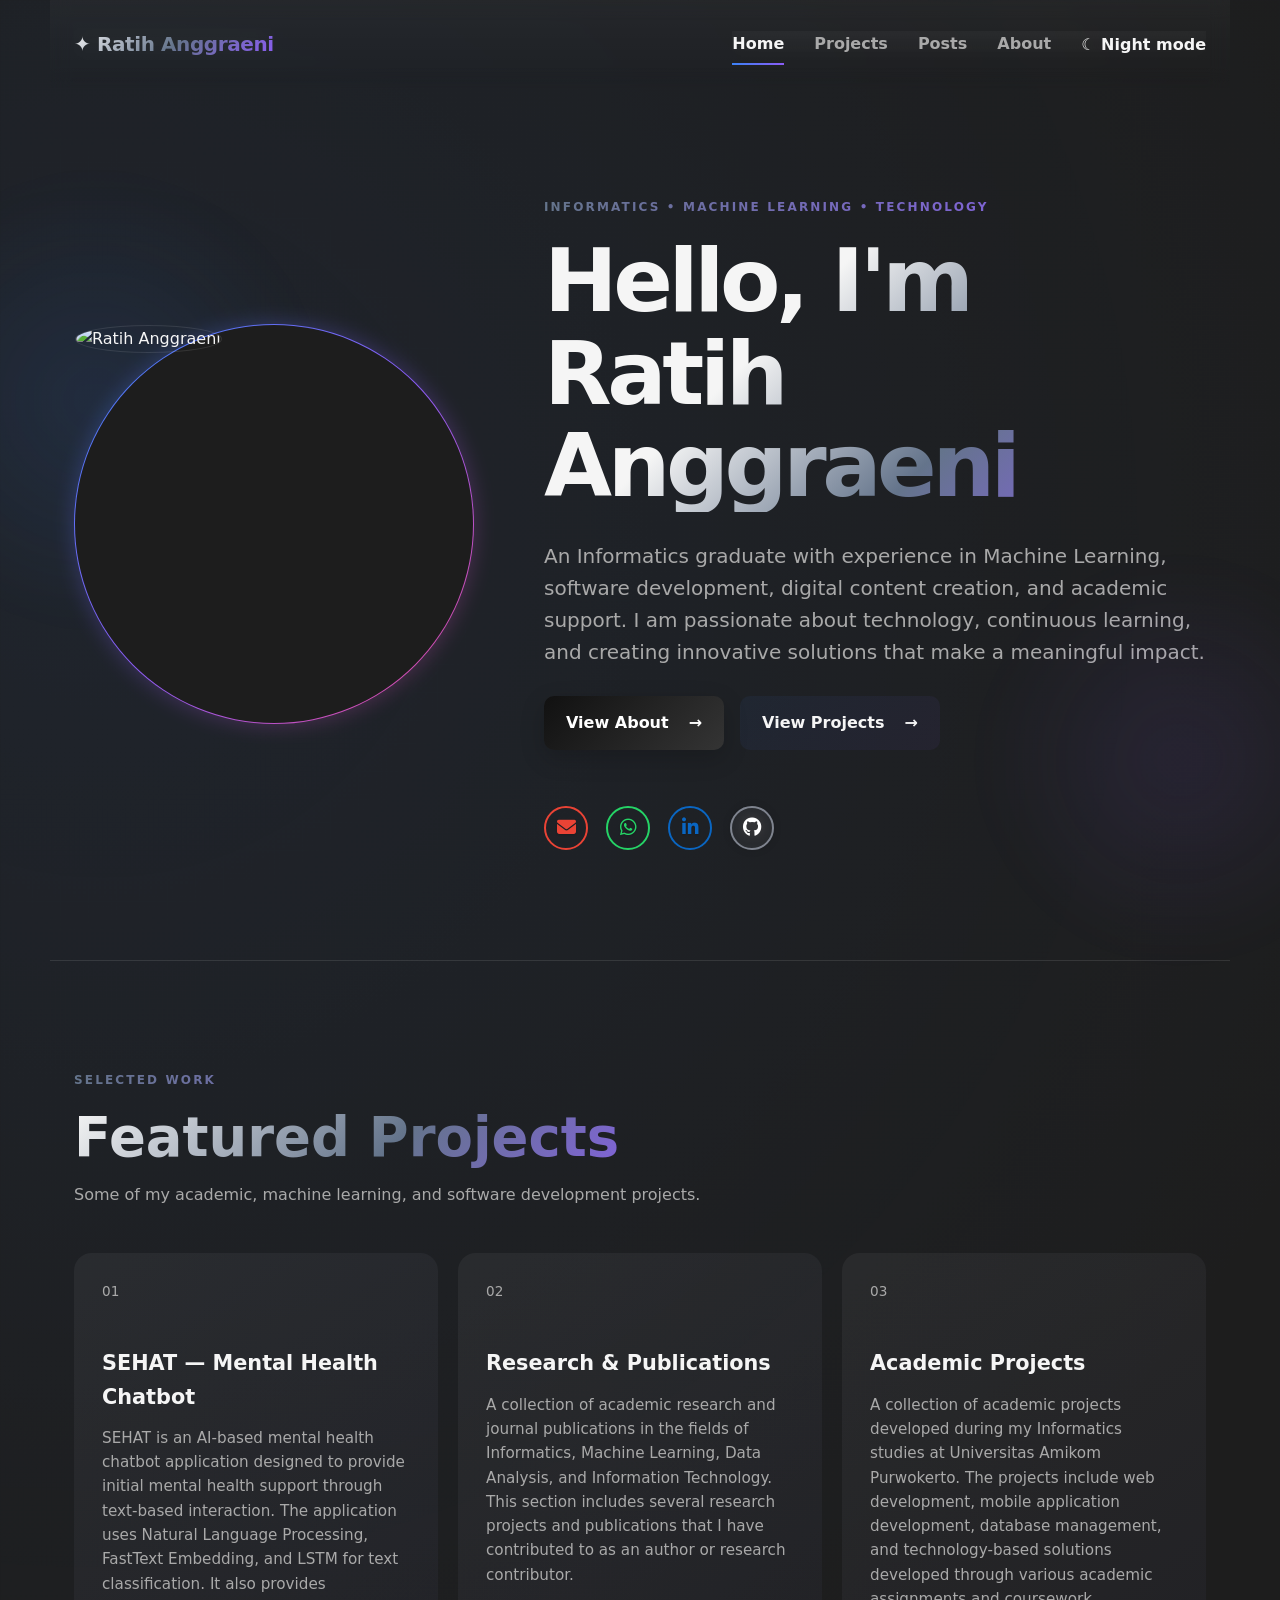
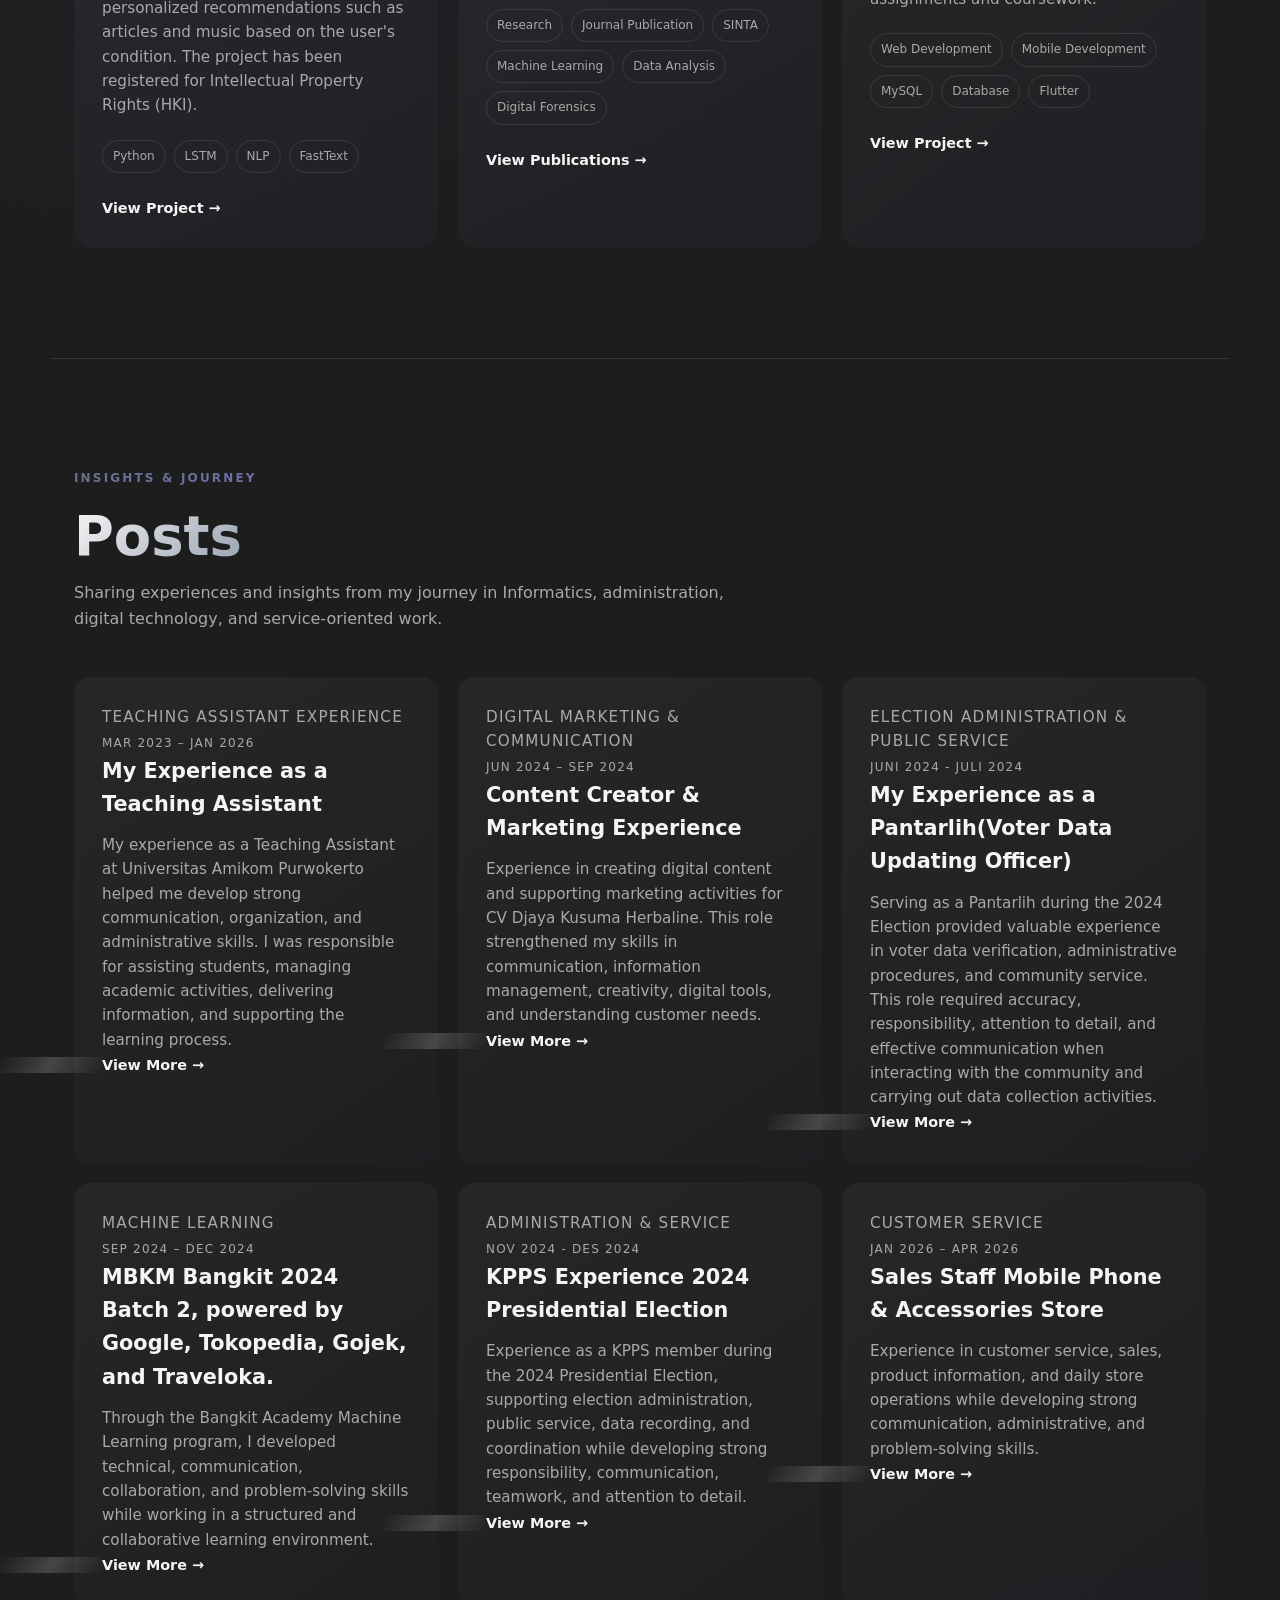
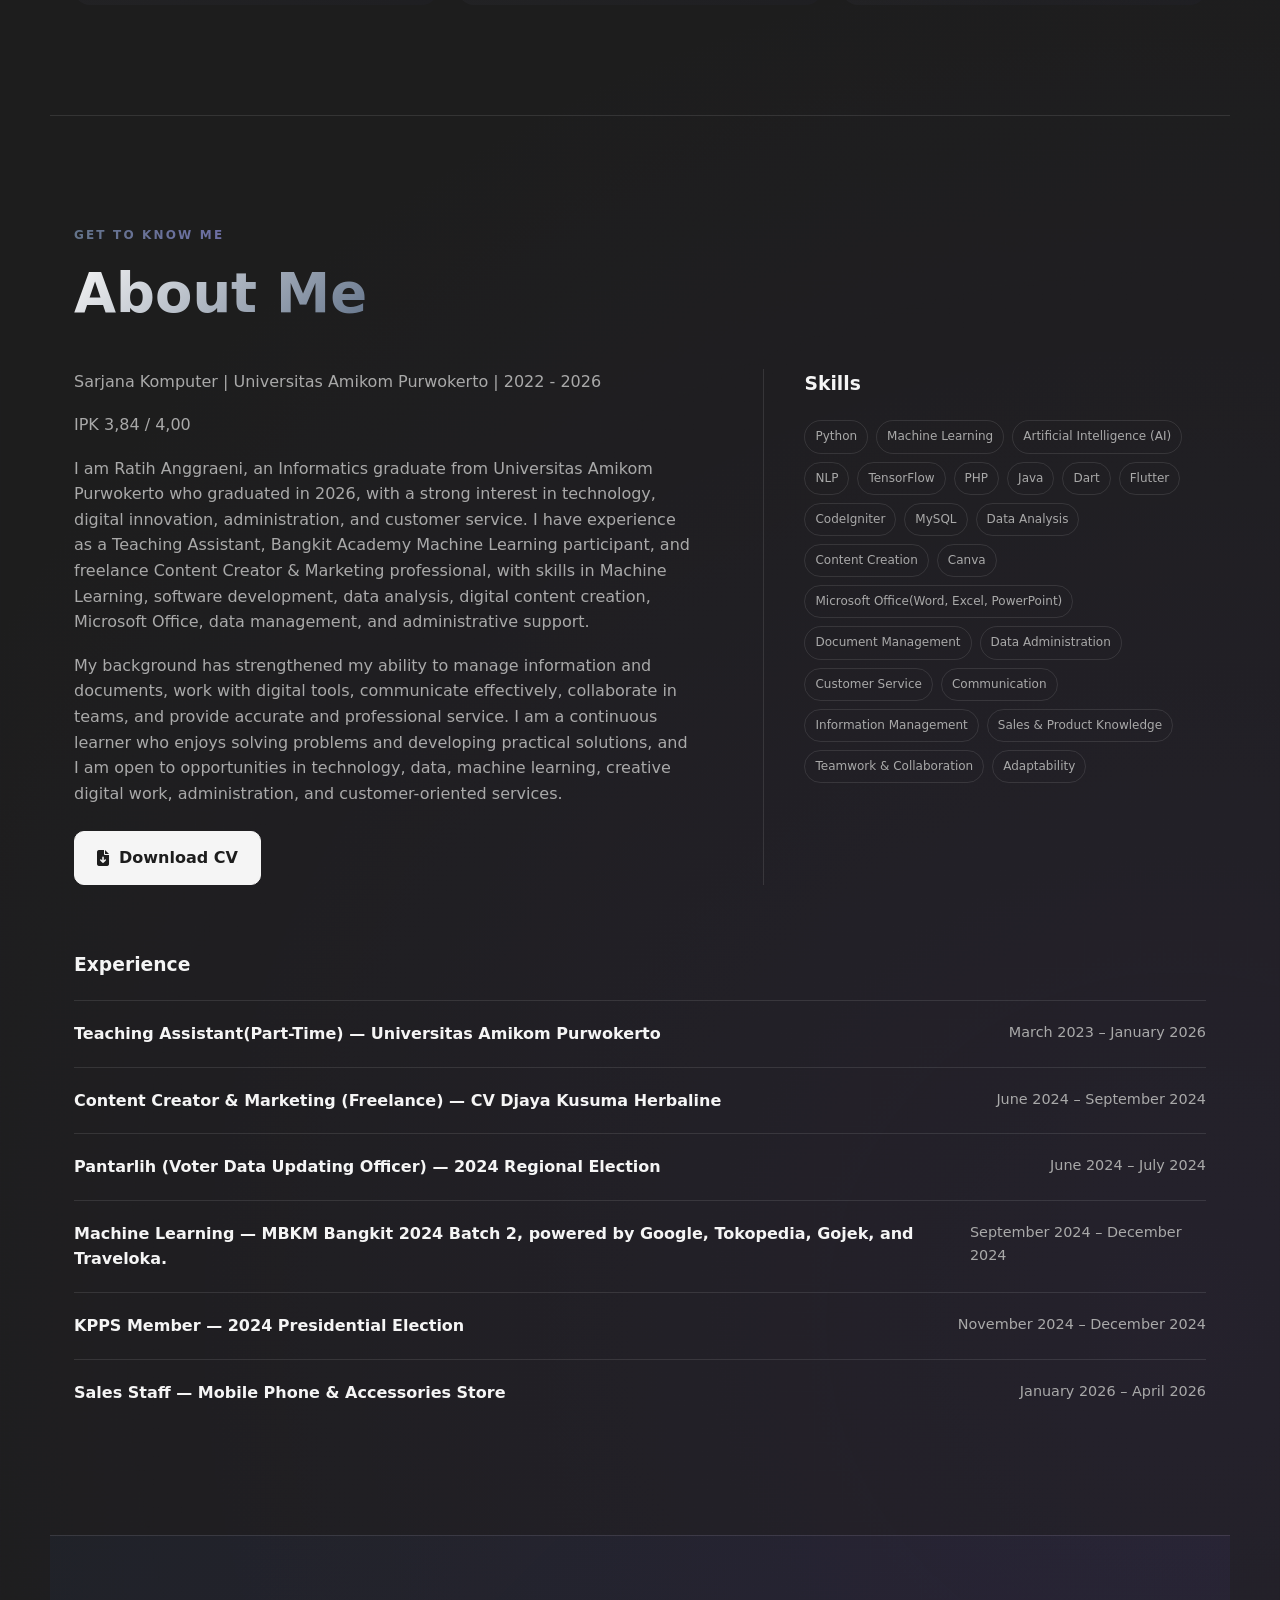
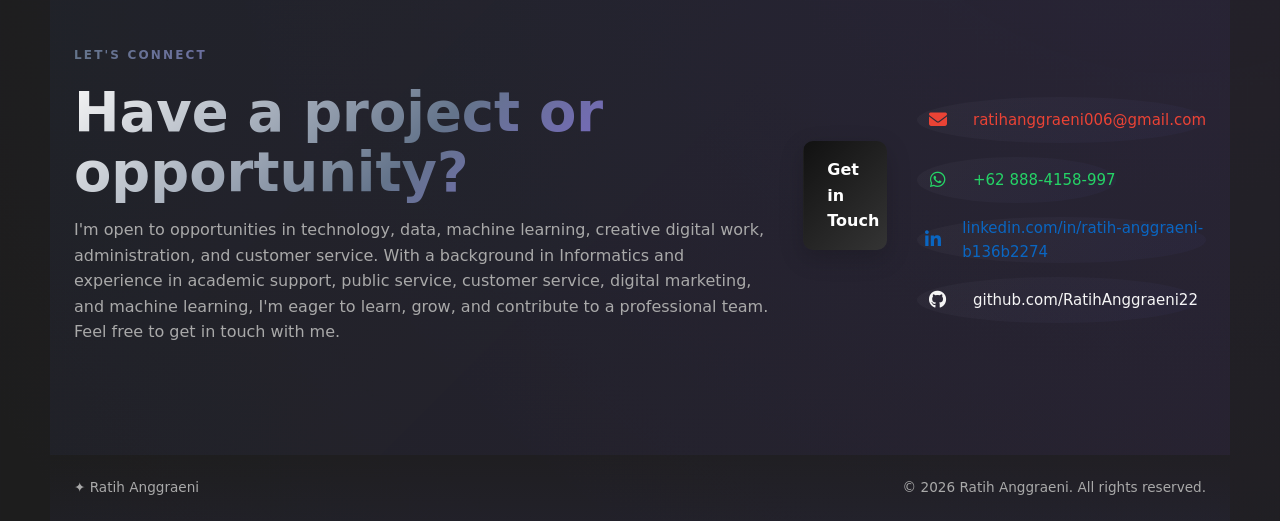
==== index.html @ 5bc550d5 "Add files via upload" ====
<!DOCTYPE html>
<html lang="en">

<head>
    <meta charset="UTF-8">
    <meta name="viewport" content="width=device-width, initial-scale=1.0">

    <title>Ratih Anggraeni | Informatics & Technology</title>

    <meta name="description"
        content="Portfolio of Ratih Anggraeni, Informatics graduate with experience in Machine Learning, Data Analysis, Software Development, and Digital Content Creation.">

    <link rel="stylesheet" href="css/style.css">

<link rel="stylesheet"
    href="https://cdnjs.cloudflare.com/ajax/libs/font-awesome/6.5.1/css/all.min.css">
</head>



<body>

    <!-- ================= NAVBAR ================= -->

    <header class="navbar">

        <a href="#home" class="logo">
            ✦ Ratih Anggraeni
        </a>

        <nav id="navMenu">

            <a href="#home" class="active">
                Home
            </a>

            <a href="#projects">
                Projects
            </a>

            <a href="#posts">
                Posts
            </a>

            <a href="#about">
                About
            </a>

            <button id="themeToggle" class="theme-toggle">
                ☾ Night mode
            </button>

        </nav>

        <button class="menu-toggle" id="menuToggle">
            ☰
        </button>

    </header>


    <!-- ================= MAIN ================= -->

    <main>


        <!-- ================= HERO ================= -->

        <section id="home" class="hero section">

    <div class="hero-image">

        <img
            src="images/ratih-anggraeni.jpg"
            alt="Ratih Anggraeni"
        >

    </div>

            <div class="hero-content">

                <p class="eyebrow">
                    INFORMATICS • MACHINE LEARNING • TECHNOLOGY
                </p>

                <h1>
                    Hello, I'm
                    <span>Ratih Anggraeni</span>
                </h1>

                <p class="hero-description">

                    An Informatics graduate with experience in Machine Learning,
                    software development, digital content creation, and academic support.
                    I am passionate about technology, continuous learning, and creating
                    innovative solutions that make a meaningful impact.

                </p>


                <div class="hero-buttons">

                    <a href="#about" class="btn btn-primary">
                        View About
                        <span>→</span>
                    </a>

                    <a href="#projects" class="btn btn-secondary">
                        View Projects
                        <span>→</span>
                    </a>

                </div>

            <div class="quick-links">

   <div class="quick-links">

    <!-- 1. Email -->
    <a href="mailto:ratihanggraeni006@gmail.com">
        <i class="fa-solid fa-envelope"></i>
    </a>

    <!-- 2. WhatsApp -->
    <a href="https://wa.me/628884158997" target="_blank">
        <i class="fa-brands fa-whatsapp"></i>
    </a>

    <!-- 3. LinkedIn -->
    <a href="https://www.linkedin.com/in/ratih-anggraeni-b136b2274" target="_blank">
        <i class="fa-brands fa-linkedin-in"></i>
    </a>

    <!-- 4. GitHub -->
    <a href="https://github.com/RatihAnggraeni22" target="_blank">
        <i class="fa-brands fa-github"></i>
    </a>

</div>

</div>

            </div>

        </section>


        <!-- ================= PROJECTS ================= -->

        <section id="projects" class="section content-section">

            <div class="section-heading">

                <p class="eyebrow">
                    SELECTED WORK
                </p>

                <h2>
                    Featured Projects
                </h2>

                <p>
                    Some of my academic, machine learning,
                    and software development projects.
                </p>

            </div>


            <div class="project-grid">


                <!-- PROJECT 1 -->

                <article class="project-card">

                    <div class="project-number">
                        01
                    </div>

                    <h3>
                        SEHAT — Mental Health Chatbot
                    </h3>

                    <p>

                        SEHAT is an AI-based mental health chatbot application designed to provide
                        initial mental health support through text-based interaction.
                        The application uses Natural Language Processing, FastText Embedding,
                        and LSTM for text classification. It also provides personalized
                        recommendations such as articles and music based on the user's condition.
                        The project has been registered for Intellectual Property Rights (HKI).

                    </p>

                    <div class="tags">

                        <span>
                            Python
                        </span>

                        <span>
                            LSTM
                        </span>

                        <span>
                            NLP
                        </span>

                        <span>
                            FastText
                        </span>

                    </div>

                    <a href="projects.html" class="project-link">
                        View Project →
                    </a>

                </article>


                <!-- PROJECT 2 -->

                <article class="project-card">

                    <div class="project-number">
                        02
                    </div>

                    <h3>
                        Research & Publications  
                    </h3>

                    <p>

                        A collection of academic research and journal publications
                        in the fields of Informatics, Machine Learning, Data Analysis,
                        and Information Technology.
                        This section includes several research projects and publications
                        that I have contributed to as an author or research contributor.

                    </p>

                    <div class="tags">

                        <span>
                            Research
                        </span>

                        <span>
                            Journal Publication
                        </span>

                        <span>
                            SINTA
                        </span>

                        <span>
                            Machine Learning
                        </span>
                        
                        <span>
                            Data Analysis
                        </span>

                        <span>
                            Digital Forensics 
                        </span>

                    </div>

                    <a href="publications.html" class="project-link">
                        View Publications →
                    </a>

                </article>


                <!-- PROJECT 3 -->

                <article class="project-card">

                    <div class="project-number">
                        03
                    </div>

                    <h3>
                        Academic Projects
                    </h3>

                    <p>

                        A collection of academic projects developed during my
                        Informatics studies at Universitas Amikom Purwokerto.
                        The projects include web development, mobile application
                        development, database management, and technology-based
                        solutions developed through various academic assignments
                        and coursework.

                    </p>

                    <div class="tags">

                        <span>
                            Web Development
                        </span>

                        <span>
                            Mobile Development
                        </span>

                        <span>
                            MySQL
                        </span>
                        
                        <span>
                            Database
                        </span>

                        <span>
                            Flutter
                        </span>

                    </div>

                    <a href="projects.html" class="project-link">
                        View Project →
                    </a>

                </article>

            </div>

        </section>


        <!-- ================= POSTS ================= -->

        <section id="posts" class="section content-section">

            <div class="section-heading">

                <p class="eyebrow">
                    INSIGHTS & JOURNEY
                </p>

                <h2>
                    Posts
                </h2>

                <p>
                    Sharing experiences and insights from my journey in
                    Informatics, administration, digital technology,
                    and service-oriented work.
                </p>

            </div>


            <div class="post-grid">


                <article class="post-card">

                    <span class="post-category">
                        <p> Teaching Assistant Experience </p>
                        <p2> Mar 2023 – Jan 2026 </p2>
                    </span>

                    <h3>
                        My Experience as a Teaching Assistant
                    </h3>

                    <p>

                        My experience as a Teaching Assistant at Universitas Amikom Purwokerto helped me develop strong communication, organization, and administrative skills.
                        I was responsible for assisting students, managing academic activities, delivering information, and supporting the learning process.

                    </p>

                    <a href="teaching-assistant.html" class="view-more">
                      View More <span>→</span>
                    </a>

                </article>

                               <article class="post-card">

                    <span class="post-category">
                        <p>Digital Marketing & Communication</p>
                        <p2> Jun 2024 – Sep 2024 </p2>
                    </span>

                    <h3>
                        Content Creator & Marketing Experience
                    </h3>

                    <p>

                        Experience in creating digital content and supporting marketing activities for CV Djaya Kusuma Herbaline. This role strengthened my skills in communication, information management, creativity, digital tools, and understanding customer needs.

                    </p>

                     <a href="marketing.html" class="view-more">
                        View More <span>→</span>
                    </a>

                </article>

                                     </article>

                     <article class="post-card">

                    <span class="post-category">
                        <p> ELECTION ADMINISTRATION & PUBLIC SERVICE </p>
                        <p2> Juni 2024 - Juli 2024 </p2>
                    </span>

                    <h3>
                        My Experience as a Pantarlih(Voter Data Updating Officer)
                    </h3>

                    <p>

                        Serving as a Pantarlih during the 2024 Election provided
                        valuable experience in voter data verification, administrative
                        procedures, and community service. This role required accuracy,
                        responsibility, attention to detail, and effective communication
                        when interacting with the community and carrying out data
                        collection activities.

                    </p>

                    <a href="pantarlih-2024.html" class="view-more">
                        View More <span>→</span>
                    </a>

                     </article>

                <article class="post-card">

                    <span class="post-category">
                        <p> Machine Learning </p>
                        <p2> Sep 2024 – Dec 2024 </p2>
                    </span>

                    <h3>
                        MBKM Bangkit 2024 Batch 2, powered by Google, Tokopedia, Gojek, and Traveloka. 
                    </h3>

                    <p>

                        Through the Bangkit Academy Machine Learning program, I developed technical, communication, collaboration, and problem-solving skills while working in a structured and collaborative learning environment.

                    </p>

                    <a href="bangkit-2024.html" class="view-more">
                        View More <span>→</span>
                    </a>

                </article>


                <article class="post-card">

                    <span class="post-category">
                        <p> Administration & Service </p>
                        <p2> Nov 2024 - Des 2024 </p2>
                    </span>

                    <h3>
                        KPPS Experience 2024 Presidential Election
                    </h3>

                    <p>

                        Experience as a KPPS member during the 2024 Presidential Election, supporting election administration, public service, data recording, and coordination while developing strong responsibility, communication, teamwork, and attention to detail.

                    </p>

                    <a href="kpps-2024.html" class="view-more">
                        View More <span>→</span>
                    </a>
                    
                </article>

                    <article class="post-card">

                    <span class="post-category">
                        <p> Customer Service </p>
                        </p2> Jan 2026 – Apr 2026 </p2>
                    </span>

                    <h3>
                        Sales Staff Mobile Phone & Accessories Store
                    </h3>

                    <p>

                        Experience in customer service, sales, product information, and daily store operations while developing strong communication, administrative, and problem-solving skills.

                    </p>

                     <a href="cs.html" class="view-more">
                        View More <span>→</span>
                    </a>

                </article>

            </div>

        </section>


        <!-- ================= ABOUT ================= -->

        <section id="about" class="section content-section about-section">

            <div class="section-heading">

                <p class="eyebrow">
                    GET TO KNOW ME
                </p>

                <h2>
                    About Me
                </h2>

            </div>



            <div class="about-grid">


                <div class="about-text">

                    <p> Sarjana Komputer | Universitas Amikom Purwokerto | 2022 - 2026 </p>
                    <P> IPK 3,84 / 4,00 </p>
                    <p>

                        I am Ratih Anggraeni, an Informatics graduate from Universitas Amikom Purwokerto who graduated in 2026, with a strong interest in technology, digital innovation, administration, and customer service.
                        I have experience as a Teaching Assistant, Bangkit Academy Machine Learning participant, and freelance Content Creator & Marketing professional, with skills in Machine Learning, software development, data analysis, digital content creation, Microsoft Office, data management, and administrative support.

                    </p>


                    <p>

                        My background has strengthened my ability to manage information and documents, work with digital tools, communicate effectively, collaborate in teams, and provide accurate and professional service.
                        I am a continuous learner who enjoys solving problems and developing practical solutions, and I am open to opportunities in technology, data, machine learning, creative digital work, administration, and customer-oriented services.
                    
                    </p>

    <!-- BUTTON DOWNLOAD CV -->
    <div class="about-actions">

        <a
            href="https://drive.google.com/file/d/1JCciQaiD_GY9bjUwhiNq3n42qj5ATzDV/view?usp=sharing"
            target="_blank"
            class="cv-button"
        >
            <i class="fa-solid fa-file-arrow-down"></i>
            Download CV
        </a>

    </div>

                </div>


                <div class="skills-box">

                    <h3>
                        Skills
                    </h3>

                    <div class="skill-list">

                        <span>
                            Python
                        </span>

                        <span>
                            Machine Learning
                        </span>

                        <span>
                            Artificial Intelligence (AI)
                        </span>

                        <span>
                            NLP
                        </span>

                        <span>
                            TensorFlow
                        </span>

                        <span>
                            PHP
                        </span>

                        <span>
                            Java
                        </span>

                        <span>
                            Dart
                        </span>

                        <span>
                            Flutter
                        </span>

                        <span>
                            CodeIgniter
                        </span>

                        <span>
                            MySQL
                        </span>

                        <span>
                            Data Analysis
                        </span>

                        <span>
                            Content Creation
                        </span>

                        <span>
                            Canva
                        </span>

                        <span>
                            Microsoft Office(Word, Excel, PowerPoint)
                        </span>

                        <span>
                            Document Management
                        </span>

                        <span>
                            Data Administration
                        </span>

                        <span>
                            Customer Service
                        </span>

                        <span>
                            Communication
                        </span>

                        <span>
                            Information Management
                        </span>

                        <span>
                            Sales & Product Knowledge
                        </span>

                        <span>
                            Teamwork & Collaboration
                        </span>

                        <span>
                            Adaptability
                        </span>

                    </div>

                </div>

            </div>


            <!-- EXPERIENCE -->

            <div class="experience">

                <h3>
                    Experience
                </h3>


                <div class="timeline-item">

                    <strong>
                        Teaching Assistant(Part-Time)  — Universitas Amikom Purwokerto
                    </strong>

                    <span>
                        March 2023 – January 2026
                    </span>

                </div>


                <div class="timeline-item">

                    <strong>
                        Content Creator & Marketing (Freelance) — CV Djaya Kusuma Herbaline
                    </strong>

                    <span>
                        June 2024 – September 2024
                    </span>

                </div>


                <div class="timeline-item">

                    <strong>
                        Pantarlih (Voter Data Updating Officer) — 2024 Regional Election
                    </strong>

                    <span>
                        June 2024 – July 2024
                    </span>

                </div>

                <div class="timeline-item">

                    <strong>
                        Machine Learning — MBKM Bangkit 2024 Batch 2, powered by Google, Tokopedia, Gojek, and Traveloka. 
                    </strong>

                    <span>
                        September 2024 – December 2024
                    </span>

                </div>
                <div class="timeline-item">

                    <strong>
                        KPPS Member — 2024 Presidential Election
                    </strong>

                    <span>
                        November 2024 – December 2024
                    </span>

                </div>
                <div class="timeline-item">

                    <strong>
                        Sales Staff — Mobile Phone & Accessories Store
                    </strong>

                    <span>
                        January 2026 – April 2026
                    </span>

                </div>
            </div>

        </section>


        <!-- ================= CONTACT ================= -->

        <section class="section contact-section">

            <div>

                <p class="eyebrow">
                    LET'S CONNECT
                </p>

                <h2>
                    Have a project or opportunity?
                </h2>

                <p>

                    I'm open to opportunities in technology, data, machine learning, creative digital work, administration, and customer service.
                    With a background in Informatics and experience in academic support, public service, customer service, digital marketing, and machine learning, I'm eager to learn, grow, and contribute to a professional team.

                </p>

                <p> Feel free to get in touch with me. </p>

            </div>

<!-- Contact Button -->
<a href="mailto:ratihanggraeni006@gmail.com"
   class="contact-button">
    Get in Touch <span>→</span>
</a>


<!-- Social Links -->
<div class="contact-social-links">

    <!-- Gmail -->
    <a href="mailto:ratihanggraeni006@gmail.com"
       aria-label="Email">

        <i class="fa-solid fa-envelope"></i>

        <span>
            ratihanggraeni006@gmail.com
        </span>

    </a>


    <!-- WhatsApp -->
    <a href="https://wa.me/628884158997"
       target="_blank"
       aria-label="WhatsApp">

        <i class="fa-brands fa-whatsapp"></i>

        <span>
            +62 888-4158-997
        </span>

    </a>


    <!-- LinkedIn -->
    <a href="https://www.linkedin.com/in/ratih-anggraeni-b136b2274"
       target="_blank"
       aria-label="LinkedIn">

        <i class="fa-brands fa-linkedin-in"></i>

        <span>
            linkedin.com/in/ratih-anggraeni-b136b2274
        </span>

    </a>


    <!-- GitHub -->
    <a href="https://github.com/RatihAnggraeni22"
       target="_blank"
       aria-label="GitHub">

        <i class="fa-brands fa-github"></i>

        <span>
            github.com/RatihAnggraeni22
        </span>

    </a>

</div>


    </div>

</section>

        </section>

    </main>


    <!-- ================= FOOTER ================= -->

    <footer>

        <span>
            ✦ Ratih Anggraeni
        </span>

        <span>
            © 2026 Ratih Anggraeni.
            All rights reserved.
        </span>

    </footer>


    <script src="js/script.js"></script>

</body>

</html>
---- css/style.css ----
/* =========================================
   RATIH ANGGRAENI PORTFOLIO
   MAIN CSS FILE
========================================= */


/* =========================================
   VARIABLES
========================================= */

:root {

    --bg: #1d1d1d;

    --bg-soft: #242424;

    --text: #f5f5f5;

    --muted: #a9a9a9;

    --line: rgba(255, 255, 255, 0.10);

    --card: rgba(255, 255, 255, 0.045);

    --accent: #ffffff;

    --max-width: 1180px;

}


/* LIGHT MODE */

body.light {

    --bg: #f7f7f7;

    --bg-soft: #ffffff;

    --text: #171717;

    --muted: #666666;

    --line: rgba(0, 0, 0, 0.12);

    --card: rgba(0, 0, 0, 0.04);

    --accent: #171717;

}


/* =========================================
   RESET
========================================= */

* {

    margin: 0;

    padding: 0;

    box-sizing: border-box;

}


html {

    scroll-behavior: smooth;

}


body {

    font-family:

        Inter,

        ui-sans-serif,

        system-ui,

        -apple-system,

        BlinkMacSystemFont,

        "Segoe UI",

        sans-serif;

    background:

        linear-gradient(

            rgba(255, 255, 255, 0.025) 1px,

            transparent 1px

        ),

        linear-gradient(

            90deg,

            rgba(255, 255, 255, 0.025) 1px,

            transparent 1px

        ),

        var(--bg);

    background-size: 70px 70px;

    color: var(--text);

    line-height: 1.6;

}


a {

    color: inherit;

    text-decoration: none;

}


button {

    font-family: inherit;

}


/* =========================================
   NAVBAR
========================================= */

.navbar {

    max-width: var(--max-width);

    margin: auto;

    padding: 28px 24px;

    display: flex;

    align-items: center;

    justify-content: space-between;

    gap: 25px;

}


.logo {

    font-size: 1.25rem;

    font-weight: 700;

}


nav {

    display: flex;

    align-items: center;

    gap: 30px;

}


nav a {

    color: var(--muted);

    font-weight: 600;

    transition: 0.25s;

}


nav a:hover,

nav a.active {

    color: var(--text);

}


.theme-toggle {

    border: none;

    background: transparent;

    color: var(--text);

    font-size: 1rem;

    cursor: pointer;

    font-weight: 600;

}


.menu-toggle {

    display: none;

    background: none;

    border: none;

    color: var(--text);

    font-size: 1.5rem;

    cursor: pointer;

}


/* =========================================
   SECTION
========================================= */

.section {

    max-width: var(--max-width);

    margin: auto;

    padding: 110px 24px;

}


/* =========================================
   HERO
========================================= */

.hero {

    min-height: 720px;

    display: flex;

    align-items: center;

    justify-content: center;

    text-align: left;

}


.hero-content {

    max-width: 760px;

}


.eyebrow {

    font-size: 0.75rem;

    letter-spacing: 0.18em;

    color: var(--muted);

    font-weight: 700;

    margin-bottom: 18px;

}


h1 {

    font-size: clamp(2.8rem, 7vw, 5.5rem);

    line-height: 1.05;

    letter-spacing: -0.05em;

}


h1 span {

    display: block;

}


.hero-description {

    color: var(--muted);

    font-size: 1.25rem;

    max-width: 680px;

    margin: 28px 0;

}


/* =========================================
   BUTTON
========================================= */

.hero-buttons {

    display: flex;

    gap: 16px;

    flex-wrap: wrap;

}


.btn {

    display: inline-flex;

    align-items: center;

    gap: 20px;

    padding: 14px 22px;

    border-radius: 10px;

    font-weight: 700;

    transition: 0.25s;

}


.btn-primary {

    background: var(--accent);

    color: var(--bg);

}


.btn-secondary {

    border: 1px solid var(--line);

}


.btn:hover {

    transform: translateY(-3px);

}


.quick-links {

    display: flex;

    gap: 24px;

    margin-top: 28px;

    color: var(--muted);

    font-size: 0.9rem;

}


.quick-links a:hover {

    color: var(--text);

}


/* =========================================
   CONTENT SECTION
========================================= */

.content-section {

    border-top: 1px solid var(--line);

}

.section-heading {

    max-width: 650px;

    margin-bottom: 45px;

}


.section-heading h2,

.contact-section h2 {

    font-size: clamp(2rem, 5vw, 3.4rem);

    line-height: 1.1;

    margin-bottom: 14px;

}


.section-heading p:not(.eyebrow),

.contact-section p {

    color: var(--muted);

}

/* =========================================
   PROJECTS
========================================= */

.project-grid,

.post-grid {

    display: grid;

    grid-template-columns: repeat(3, 1fr);

    gap: 20px;

}


.project-card,

.post-card {

    background: var(--card);

    border: 1px solid var(--line);

    border-radius: 16px;

    padding: 28px;

    transition: 0.3s;

}


.project-card:hover,

.post-card:hover {

    transform: translateY(-7px);

    border-color: rgba(255, 255, 255, 0.35);

}


.project-number {

    color: var(--muted);

    font-size: 0.85rem;

    margin-bottom: 45px;

}


.project-card h3,

.post-card h3 {

    font-size: 1.3rem;

    margin-bottom: 12px;

}


.project-card p,

.post-card p {

    color: var(--muted);

    font-size: 0.95rem;

}


.tags,

.skill-list {

    display: flex;

    flex-wrap: wrap;

    gap: 8px;

    margin: 22px 0;

}


.tags span,

.skill-list span {

    padding: 6px 10px;

    border: 1px solid var(--line);

    border-radius: 999px;

    font-size: 0.75rem;

    color: var(--muted);

}


.project-link,

.post-card a {

    font-weight: 700;

    font-size: 0.9rem;

}


/* =========================================
   POSTS
========================================= */

.post-category {

    font-size: 0.75rem;

    color: var(--muted);

    text-transform: uppercase;

    letter-spacing: 0.1em;

}


/* =========================================
   ABOUT
========================================= */

.about-grid {

    display: grid;

    grid-template-columns: 1.4fr 1fr;

    gap: 70px;

}


.about-grid p {

    color: var(--muted);

    margin-bottom: 18px;

}


.skills-box {

    border-left: 1px solid var(--line);

    padding-left: 40px;

}


.skills-box h3,

.experience h3 {

    margin-bottom: 20px;

}

.about-content p {
    text-align: justify;
}

.about-description {
    text-align: justify;
    line-height: 1.8;
}

/* =========================================
   EXPERIENCE
========================================= */

.experience {

    margin-top: 65px;

}


.timeline-item {

    padding: 20px 0;

    border-top: 1px solid var(--line);

    display: flex;

    justify-content: space-between;

    gap: 20px;

}


.timeline-item span {

    color: var(--muted);

    font-size: 0.9rem;

}


/* =========================================
   CONTACT
========================================= */

.contact-section {

    border-top: 1px solid var(--line);

    display: flex;

    align-items: center;

    justify-content: space-between;

    gap: 30px;

}


/* =========================================
   FOOTER
========================================= */

footer {

    border-top: 1px solid var(--line);

    max-width: var(--max-width);

    margin: auto;

    padding: 22px 24px;

    display: flex;

    justify-content: space-between;

    gap: 20px;

    color: var(--muted);

    font-size: 0.85rem;

}


/* =========================================
   RESPONSIVE MOBILE
========================================= */

@media (max-width: 800px) {


    nav {

        display: none;

    }


    .menu-toggle {

        display: block;

    }


    nav.open {

        display: flex;

        position: absolute;

        top: 80px;

        right: 24px;

        flex-direction: column;

        align-items: flex-start;

        background: var(--bg-soft);

        border: 1px solid var(--line);

        padding: 20px;

        border-radius: 12px;

        z-index: 10;

    }


    .project-grid,

    .post-grid,

    .about-grid {

        grid-template-columns: 1fr;

    }


    .skills-box {

        border-left: none;

        padding-left: 0;

    }


    .contact-section {

        flex-direction: column;

        align-items: flex-start;

    }


    .timeline-item {

        flex-direction: column;

        gap: 5px;

    }


    footer {

        flex-direction: column;

    }

}

.hero {

    min-height: 720px;

    display: flex;

    align-items: center;

    justify-content: center;

    gap: 70px;

}


.hero-image {

    width: 400px;

    height: 400px;

    flex-shrink: 0;

}


.hero-image img {

    width: 100%;

    height: 100%;

    object-fit: cover;

    border-radius: 50%;

    border: 1px solid var(--line);

}

.project-image {

    width: 100%;

    height: 200px;

    object-fit: cover;

    border-radius: 10px;

    margin-bottom: 22px;

}


.back-button {

    color: var(--muted);

    font-weight: 600;

}


.back-button:hover {

    color: var(--text);

}

.video-container {

    width: 100%;

    aspect-ratio: 16 / 9;

    overflow: hidden;

    border-radius: 10px;

    margin-bottom: 22px;

}

.video-container iframe {

    width: 100%;

    height: 100%;

    border: none;

}

.project-image {

    width: 100%;

    height: 200px;

    object-fit: cover;

    border-radius: 10px;

    margin-bottom: 22px;

}

.quick-links {
    display: flex;
    gap: 18px;
    align-items: center;
}

.quick-links a {
    width: 42px;
    height: 42px;

    display: flex;
    align-items: center;
    justify-content: center;

    border: 1px solid var(--border);
    border-radius: 50%;

    font-size: 18px;

    transition: 0.3s ease;
}

/* =========================
   QUICK LINKS
========================= */

.quick-links {
    display: flex;
    gap: 18px;
    align-items: center;
}

.quick-links a {
    width: 44px;
    height: 44px;

    display: flex;
    align-items: center;
    justify-content: center;

    border: 2px solid currentColor;
    border-radius: 50%;

    font-size: 19px;

    background: transparent;

    transition: all 0.3s ease;

    /* Membuat ikon lebih tegas */
    text-shadow: 0 1px 2px rgba(0, 0, 0, 0.15);
}

/* =========================
   WARNA IKON
========================= */

/* Email */
.quick-links a:nth-child(1) {
    color: #EA4335;
}

/* WhatsApp */
.quick-links a:nth-child(2) {
    color: #25D366;
}

/* LinkedIn */
.quick-links a:nth-child(3) {
    color: #0A66C2;
}

/* GitHub - Mode Terang */
.quick-links a:nth-child(4) {
    color: #ffffff;
    border: 2px solid #7f848f;
    background: rgba(255, 255, 255, 0.05);

    text-shadow:
        0 0 8px rgba(104, 96, 96, 0.5);

    box-shadow:
        0 0 8px rgba(10, 10, 10, 0.12);
}


/* =========================
   GITHUB - MODE GELAP
========================= */

.quick-links a:nth-child(4):hover {
    color: #ffffff;
    background: #aab5c1;
    border-color: #ffffff;

    box-shadow:
        0 0 15px rgba(186, 165, 165, 0.35);

    transform: translateY(-4px);
}


/* =========================
   HOVER UMUMUM
========================= */
[data-theme="light"] .quick-links a:nth-child(4) {
    color: #24292f;
    border-color: #24292f;
    background: #f1f3f5;

    text-shadow: none;

    box-shadow:
        0 0 0 1px rgba(36, 41, 47, 0.08);
}

[data-theme="light"] .quick-links a:nth-child(4):hover {
    color: #ffffff;
    background: #24292f;
    border-color: #24292f;

    box-shadow:
        0 0 15px rgba(36, 41, 47, 0.3);
}



/* =========================
   EMAIL HOVER
========================= */

.quick-links a:nth-child(1):hover {
    background: #EA4335;
    border-color: #EA4335;
}


/* =========================
   WHATSAPP HOVER
========================= */

.quick-links a:nth-child(2):hover {
    background: #25D366;
    border-color: #25D366;
}


/* =========================
   LINKEDIN HOVER
========================= */

.quick-links a:nth-child(3):hover {
    background: #0A66C2;
    border-color: #0A66C2;
}


/* =========================
   GITHUB HOVER - MODE TERANG
========================= */

.quick-links a:nth-child(4):hover {
    color: #ffffff;
    background: #24292F;
    border-color: #24292F;
}


/* =========================
   GITHUB HOVER - MODE GELAP
========================= */

[data-theme="dark"] .quick-links a:nth-child(4):hover {
    color: #24292F;
    background: #ffffff;
    border-color: #ffffff;
}

/* =========================
   CONTACT BUTTON
========================= */

.contact-button {
    display: inline-flex;
    align-items: center;
    gap: 12px;

    padding: 16px 24px;

    background: var(--text);
    color: var(--bg);

    border-radius: 10px;

    text-decoration: none;
    font-weight: 600;

    transition: all 0.3s ease;
}

.contact-button:hover {
    transform: translateY(-4px);
}


/* =========================
   SOCIAL LINKS
========================= */

.contact-social-links {
    display: flex;
    gap: 16px;
    margin-top: 28px;
}

.contact-social-links a {
    width: 46px;
    height: 46px;

    display: flex;
    align-items: center;
    justify-content: center;

    border: 2px solid currentColor;
    border-radius: 50%;

    text-decoration: none;
    font-size: 20px;

    transition: all 0.3s ease;
}


/* =========================
   WARNA ICON
========================= */

/* Gmail */
.contact-social-links a:nth-child(1) {
    color: #EA4335;
}

/* WhatsApp */
.contact-social-links a:nth-child(2) {
    color: #25D366;
}

/* LinkedIn */
.contact-social-links a:nth-child(3) {
    color: #0A66C2;
}

/* GitHub */
.contact-social-links a:nth-child(4) {
    color: var(--text);
}


/* =========================
   HOVER
========================= */

/* Gmail */
.contact-social-links a:nth-child(1):hover {
    color: #ffffff;
    background: #EA4335;
    border-color: #EA4335;

    transform: translateY(-4px);
}


/* WhatsApp */
.contact-social-links a:nth-child(2):hover {
    color: #ffffff;
    background: #25D366;
    border-color: #25D366;

    transform: translateY(-4px);
}


/* LinkedIn */
.contact-social-links a:nth-child(3):hover {
    color: #ffffff;
    background: #0A66C2;
    border-color: #0A66C2;

    transform: translateY(-4px);
}


/* GitHub */
.contact-social-links a:nth-child(4):hover {
    color: #ffffff;
    background: #24292F;
    border-color: #24292F;

    transform: translateY(-4px);
}

.about-actions {
    margin-top: 25px;
}

.cv-button {
    display: inline-flex;
    align-items: center;
    gap: 10px;

    padding: 13px 22px;

    color: var(--bg);
    background: var(--text);

    border: 1px solid var(--text);
    border-radius: 10px;

    text-decoration: none;
    font-weight: 600;

    transition: all 0.3s ease;
}

.cv-button:hover {
    transform: translateY(-4px);

    color: var(--text);
    background: transparent;

    border-color: var(--text);
}

.contact-social-links {
    display: flex;
    flex-direction: column;
    gap: 14px;
    margin-top: 28px;
}


.contact-social-links a {
    display: inline-flex;
    align-items: center;
    gap: 14px;

    width: fit-content;

    color: var(--text);
    text-decoration: none;

    font-size: 15px;

    transition: all 0.3s ease;
}


.contact-social-links a i {
    width: 42px;
    height: 42px;

    display: flex;
    align-items: center;
    justify-content: center;

    border: 1px solid var(--border);
    border-radius: 50%;

    font-size: 18px;

    transition: all 0.3s ease;
}


/* Gmail */
.contact-social-links a:nth-child(1) i {
    color: #EA4335;
}


/* WhatsApp */
.contact-social-links a:nth-child(2) i {
    color: #25D366;
}


/* LinkedIn */
.contact-social-links a:nth-child(3) i {
    color: #0A66C2;
}


/* GitHub */
.contact-social-links a:nth-child(4) i {
    color: var(--text);
}


/* Hover */
.contact-social-links a:hover {
    transform: translateX(6px);
}


.contact-social-links a:hover i {
    color: #ffffff;
    border-color: transparent;
}


/* Gmail Hover */
.contact-social-links a:nth-child(1):hover i {
    background: #EA4335;
}


/* WhatsApp Hover */
.contact-social-links a:nth-child(2):hover i {
    background: #25D366;
}


/* LinkedIn Hover */
.contact-social-links a:nth-child(3):hover i {
    background: #0A66C2;
}


/* GitHub Hover */
.contact-social-links a:nth-child(4):hover i {
    background: #6e5494;
}

/* =========================================================
   PROFESSIONAL GRADIENT THEME
   FOR ALL PORTFOLIO SECTIONS
========================================================= */


/* =========================================================
   1. GLOBAL THEME TRANSITION
========================================================= */

html {
    scroll-behavior: smooth;
}

body,
section,
header,
footer,
nav,
article,
.card,
.post-card,
.project-card,
.gallery-item,
.contact-box,
button,
a,
input,
textarea {
    transition:
        background 0.35s ease,
        background-color 0.35s ease,
        color 0.35s ease,
        border-color 0.35s ease,
        box-shadow 0.35s ease,
        transform 0.35s ease;
}


/* =========================================================
   2. GLOBAL BACKGROUND
========================================================= */

body {

    background:

        radial-gradient(
            circle at 8% 10%,
            rgba(59, 130, 246, 0.07),
            transparent 28%
        ),

        radial-gradient(
            circle at 92% 85%,
            rgba(139, 92, 246, 0.07),
            transparent 30%
        ),

        var(--bg);

}


/* =========================================================
   3. LIGHT MODE
========================================================= */

[data-theme="light"] body {

    background:

        radial-gradient(
            circle at 5% 10%,
            rgba(59, 130, 246, 0.08),
            transparent 30%
        ),

        radial-gradient(
            circle at 95% 90%,
            rgba(168, 85, 247, 0.07),
            transparent 30%
        ),

        #f8f8f8;

}


/* =========================================================
   4. DARK MODE
========================================================= */

[data-theme="dark"] body {

    background:

        radial-gradient(
            circle at 5% 10%,
            rgba(59, 130, 246, 0.12),
            transparent 30%
        ),

        radial-gradient(
            circle at 95% 90%,
            rgba(139, 92, 246, 0.10),
            transparent 30%
        ),

        #1c1c1c;

}


/* =========================================================
   5. BACKGROUND GRID
========================================================= */

body::before {

    background-image:

        linear-gradient(
            rgba(99, 102, 241, 0.045)
            1px,
            transparent 1px
        ),

        linear-gradient(
            90deg,
            rgba(99, 102, 241, 0.045)
            1px,
            transparent 1px
        );

    background-size: 55px 55px;

}


/* =========================================================
   6. HEADER / NAVIGATION
========================================================= */

header,
.navbar,
nav {

    background:

        linear-gradient(
            180deg,
            rgba(255, 255, 255, 0.03),
            transparent
        );

    -webkit-backdrop-filter: blur(10px);
backdrop-filter: blur(10px);
}

nav a {

    position: relative;

}


nav a::after {

    content: "";

    position: absolute;

    left: 0;

    bottom: -8px;

    width: 0;

    height: 2px;

    background:

        linear-gradient(
            90deg,
            #3b82f6,
            #8b5cf6
        );

    transition: width 0.3s ease;

}


nav a:hover::after,
nav a.active::after {

    width: 100%;

}


/* =========================================================
   7. LOGO
========================================================= */

.logo,
.brand {

    background:

        linear-gradient(
            135deg,
            var(--text),
            #64748b,
            #8b5cf6
        );

   -webkit-backdrop-filter: blur(10px);
backdrop-filter: blur(10px);

   -webkit-background-clip: text;
background-clip: text;

    -webkit-text-fill-color: transparent;

    font-weight: 700;

    font-size: 1.25rem;

    letter-spacing: -0.02em;

}
/* =========================================================
   8. HERO SECTION
========================================================= */

.hero {

    position: relative;

}


.hero::before {

    content: "";

    position: absolute;

    width: 450px;

    height: 450px;

    top: 10%;

    left: -180px;

    border-radius: 50%;

    background:

        radial-gradient(
            circle,
            rgba(59, 130, 246, 0.10),
            transparent 70%
        );

    filter: blur(20px);

    pointer-events: none;

}


.hero::after {

    content: "";

    position: absolute;

    width: 400px;

    height: 400px;

    right: -150px;

    bottom: 0;

    border-radius: 50%;

    background:

        radial-gradient(
            circle,
            rgba(139, 92, 246, 0.09),
            transparent 70%
        );

    filter: blur(20px);

    pointer-events: none;

}


/* =========================================================
   9. HERO TITLE
========================================================= */

.hero h1 {

    background:

        linear-gradient(
            135deg,
            var(--text) 35%,
            #64748b 65%,
            #8b5cf6
        );
-webkit-background-clip: text;
background-clip: text;

    -webkit-text-fill-color: transparent;

}


/* =========================================================
   10. SMALL LABEL / EYEBROW
========================================================= */

.eyebrow,
.section-label,
.subtitle {

    background:

        linear-gradient(
            90deg,
            #64748b,
            #8b5cf6
        );

    -webkit-background-clip: text;
background-clip: text;

    -webkit-text-fill-color: transparent;

}


/* =========================================================
   11. PROFILE IMAGE
========================================================= */

.hero-image,
.profile-image {

    position: relative;

    border: 1px solid transparent;

    background:

        linear-gradient(
            var(--bg),
            var(--bg)
        ) padding-box,

        linear-gradient(
            135deg,
            #3b82f6,
            #8b5cf6,
            #ec4899
        ) border-box;

    border-radius: 50%;

}


.hero-image::before,
.profile-image::before {

    content: "";

    position: absolute;

    inset: -3px;

    z-index: -1;

    border-radius: inherit;

    background:

        linear-gradient(
            135deg,
            #3b82f6,
            #8b5cf6,
            #ec4899
        );

    opacity: 0.25;

    filter: blur(10px);

}


/* =========================================================
   12. ALL BUTTONS
========================================================= */

button,
.btn,
.hero-buttons a,
.contact-button,
.view-more,
.download-cv {

    position: relative;

    overflow: hidden;

}


button::before,
.btn::before,
.hero-buttons a::before,
.contact-button::before,
.view-more::before,
.download-cv::before {

    content: "";

    position: absolute;

    inset: 0;

    background:

        linear-gradient(
            120deg,
            transparent,
            rgba(255, 255, 255, 0.18),
            transparent
        );

    transform: translateX(-100%);

    transition: transform 0.6s ease;

}


button:hover::before,
.btn:hover::before,
.hero-buttons a:hover::before,
.contact-button:hover::before,
.view-more:hover::before,
.download-cv:hover::before {

    transform: translateX(100%);

}


/* =========================================================
   13. PRIMARY BUTTON
========================================================= */

.hero-buttons a:first-child,
.btn-primary,
.contact-button {

    color: #ffffff;

    background:

        linear-gradient(
            135deg,
            #111111,
            #343434
        );

    border: none;

    box-shadow:

        0 8px 24px
        rgba(0, 0, 0, 0.18);

}


.hero-buttons a:first-child:hover,
.btn-primary:hover,
.contact-button:hover {

    transform: translateY(-4px);

    background:

        linear-gradient(
            135deg,
            #3b3b3b,
            #111111
        );

    box-shadow:

        0 14px 30px
        rgba(99, 102, 241, 0.18);

}


/* =========================================================
   14. SECONDARY BUTTON
========================================================= */

.hero-buttons a:nth-child(2),
.btn-secondary {

    background:

        linear-gradient(
            135deg,
            rgba(59, 130, 246, 0.06),
            rgba(139, 92, 246, 0.06)
        );

    border: 1px solid var(--border);

}


.hero-buttons a:nth-child(2):hover,
.btn-secondary:hover {

    transform: translateY(-4px);

    border-color:

        rgba(99, 102, 241, 0.6);

    background:

        linear-gradient(
            135deg,
            rgba(59, 130, 246, 0.12),
            rgba(139, 92, 246, 0.12)
        );

}


/* =========================================================
   15. SECTION TITLES
========================================================= */

section h2 {

    background:

        linear-gradient(
            135deg,
            var(--text),
            #64748b,
            #8b5cf6
        );

   -webkit-background-clip: text;
background-clip: text;

    -webkit-text-fill-color: transparent;

}


/* =========================================================
   16. PROJECT CARDS
========================================================= */

.project-card,
.projects .card {

    background:

        linear-gradient(
            145deg,
            rgba(255, 255, 255, 0.05),
            rgba(99, 102, 241, 0.035)
        );

    border: 1px solid var(--border);

    border-radius: 18px;

}


.project-card:hover,
.projects .card:hover {

    transform: translateY(-8px);

    border-color:

        rgba(99, 102, 241, 0.5);

    box-shadow:

        0 18px 40px
        rgba(99, 102, 241, 0.12);

}


/* =========================================================
   17. POST / EXPERIENCE CARDS
========================================================= */

.post-card,
.experience-card,
article {

    background:

        linear-gradient(
            145deg,
            rgba(255, 255, 255, 0.045),
            rgba(99, 102, 241, 0.025)
        );

    border: 1px solid var(--border);

}


.post-card:hover,
.experience-card:hover,
article:hover {

    border-color:

        rgba(139, 92, 246, 0.55);

    box-shadow:

        0 15px 35px
        rgba(99, 102, 241, 0.10);

}


/* =========================================================
   18. GALLERY CARDS
========================================================= */

.gallery-item {

    background:

        linear-gradient(
            145deg,
            var(--surface),
            rgba(99, 102, 241, 0.04)
        );

    border: 1px solid var(--border);

}


.gallery-item:hover {

    transform: translateY(-8px);

    border-color:

        rgba(99, 102, 241, 0.55);

    box-shadow:

        0 20px 45px
        rgba(99, 102, 241, 0.13);

}


/* =========================================================
   19. ABOUT SECTION
========================================================= */

.about,
.about-section {

    position: relative;

}


.about p,
.about-section p {

    color: var(--muted);

}


.about strong,
.about-section strong {

    color: var(--text);

}


/* =========================================================
   20. SKILLS
========================================================= */

.skill,
.skill-item,
.skills span {

    background:

        linear-gradient(
            135deg,
            rgba(59, 130, 246, 0.08),
            rgba(139, 92, 246, 0.08)
        );

    border: 1px solid var(--border);

}


.skill:hover,
.skill-item:hover,
.skills span:hover {

    border-color:

        rgba(99, 102, 241, 0.6);

    transform: translateY(-3px);

}


/* =========================================================
   21. CONTACT SECTION
========================================================= */

.contact-section {

    position: relative;

    background:

        linear-gradient(
            135deg,
            rgba(59, 130, 246, 0.04),
            rgba(139, 92, 246, 0.06)
        );

}


.contact-section h2 {

    background:

        linear-gradient(
            135deg,
            var(--text),
            #64748b,
            #8b5cf6
        );

    -webkit-background-clip: text;
background-clip: text;

    -webkit-text-fill-color: transparent;

}


/* =========================================================
   22. CONTACT SOCIAL LINKS
========================================================= */

.contact-social-links a {

    background:

        linear-gradient(
            135deg,
            rgba(255, 255, 255, 0.03),
            rgba(99, 102, 241, 0.04)
        );

    border: 1px solid var(--border);

}


.contact-social-links a:hover {

    transform: translateX(6px);

    border-color:

        rgba(99, 102, 241, 0.6);

    box-shadow:

        0 8px 20px
        rgba(99, 102, 241, 0.12);

}


/* =========================================================
   23. FORM INPUT
========================================================= */

input,
textarea,
select {

    background:

        linear-gradient(
            135deg,
            rgba(255, 255, 255, 0.04),
            rgba(99, 102, 241, 0.03)
        );

    border: 1px solid var(--border);

    color: var(--text);

}


input:focus,
textarea:focus,
select:focus {

    outline: none;

    border-color:

        rgba(99, 102, 241, 0.7);

    box-shadow:

        0 0 0 3px
        rgba(99, 102, 241, 0.10);

}


/* =========================================================
   24. FOOTER
========================================================= */

footer {

    border-top: 1px solid var(--border);

    background:

        linear-gradient(
            180deg,
            transparent,
            rgba(99, 102, 241, 0.04)
        );

}


/* =========================================================
   25. DARK MODE EXTRA CONTRAST
========================================================= */

[data-theme="dark"] .project-card,
[data-theme="dark"] .post-card,
[data-theme="dark"] .experience-card,
[data-theme="dark"] .gallery-item {

    background:

        linear-gradient(
            145deg,
            #242424,
            #1e1e1e
        );

}


/* =========================================================
   26. LIGHT MODE EXTRA CONTRAST
========================================================= */

[data-theme="light"] .project-card,
[data-theme="light"] .post-card,
[data-theme="light"] .experience-card,
[data-theme="light"] .gallery-item {

    background:

        linear-gradient(
            145deg,
            #ffffff,
            #f7f8fc
        );

}


/* =========================================================
   27. RESPONSIVE
========================================================= */

@media (max-width: 768px) {

    .hero::before,
    .hero::after {

        opacity: 0.5;

    }


    .hero h1 {

        background:

            linear-gradient(
                135deg,
                var(--text),
                #8b5cf6
            );

       -webkit-background-clip: text;
background-clip: text;

        -webkit-text-fill-color: transparent;

    }


    .project-card:hover,
    .post-card:hover,
    .experience-card:hover,
    .gallery-item:hover {

        transform: translateY(-4px);

    }}
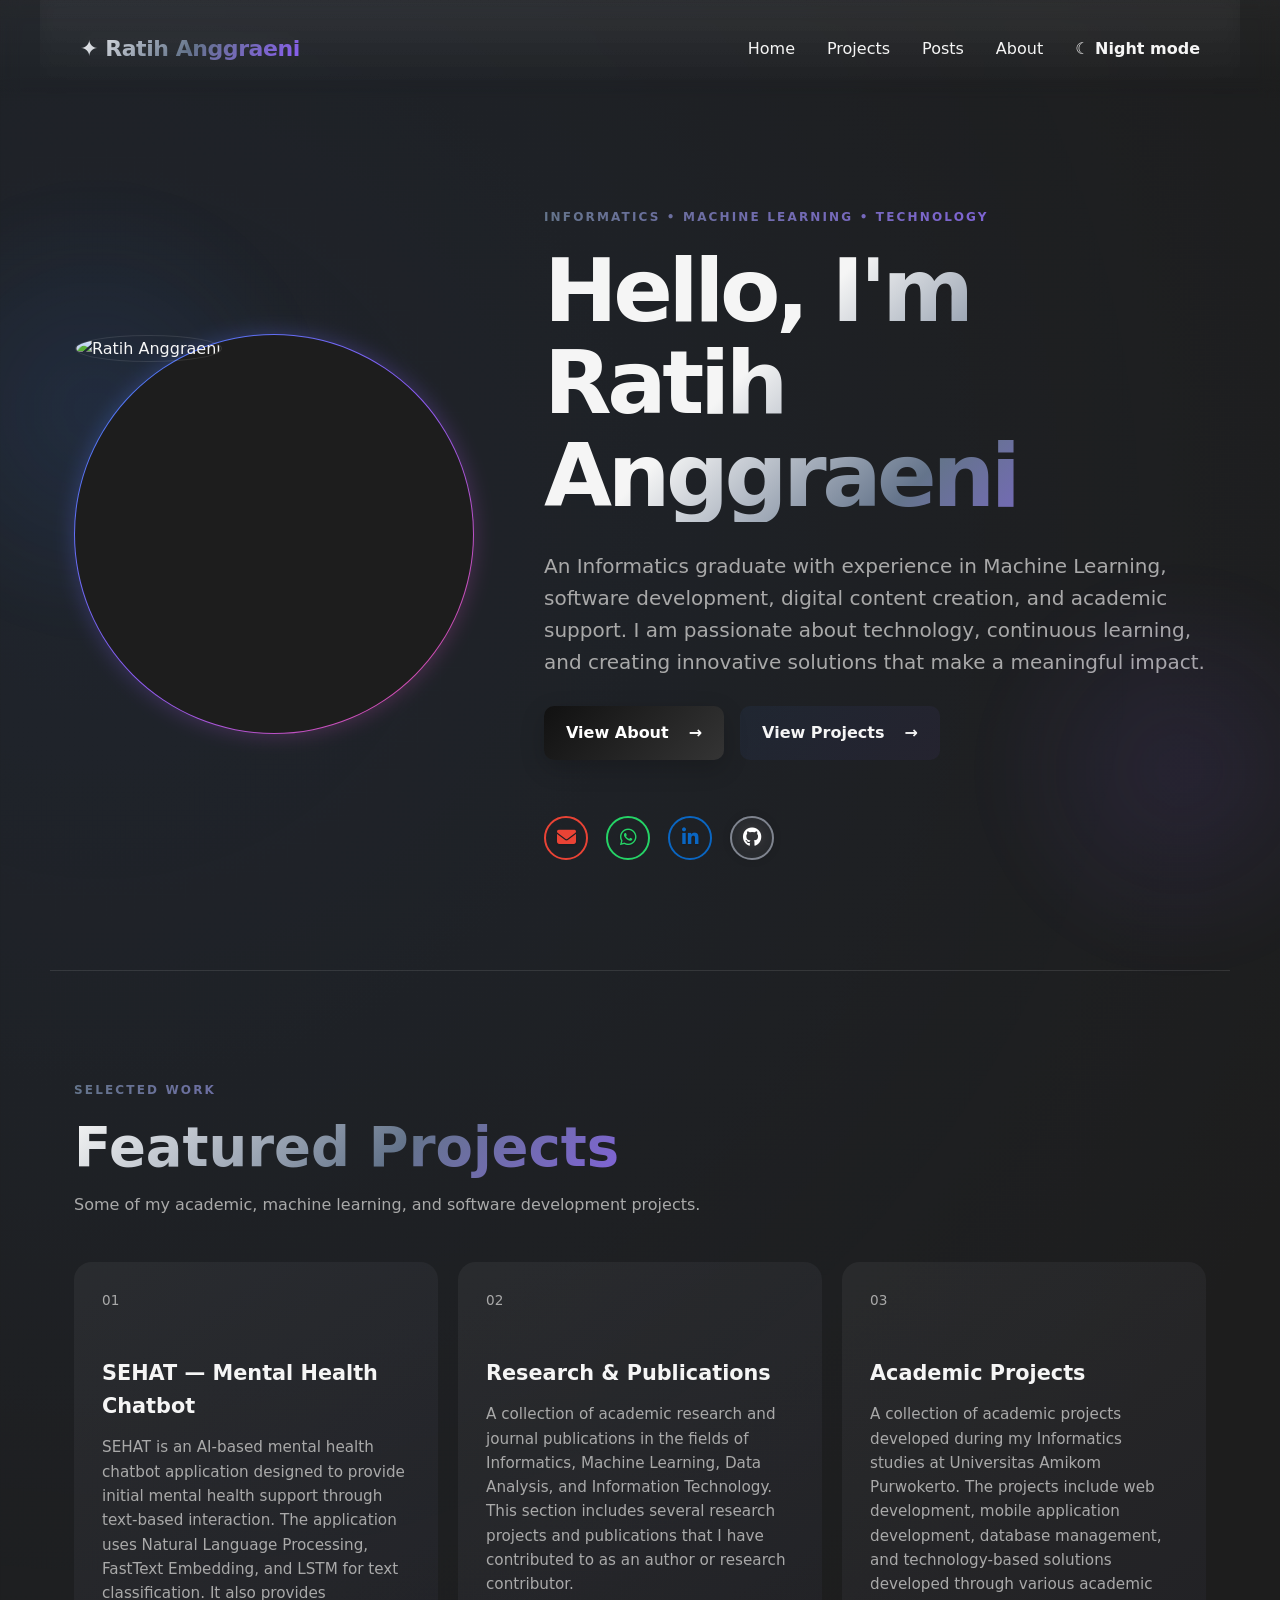
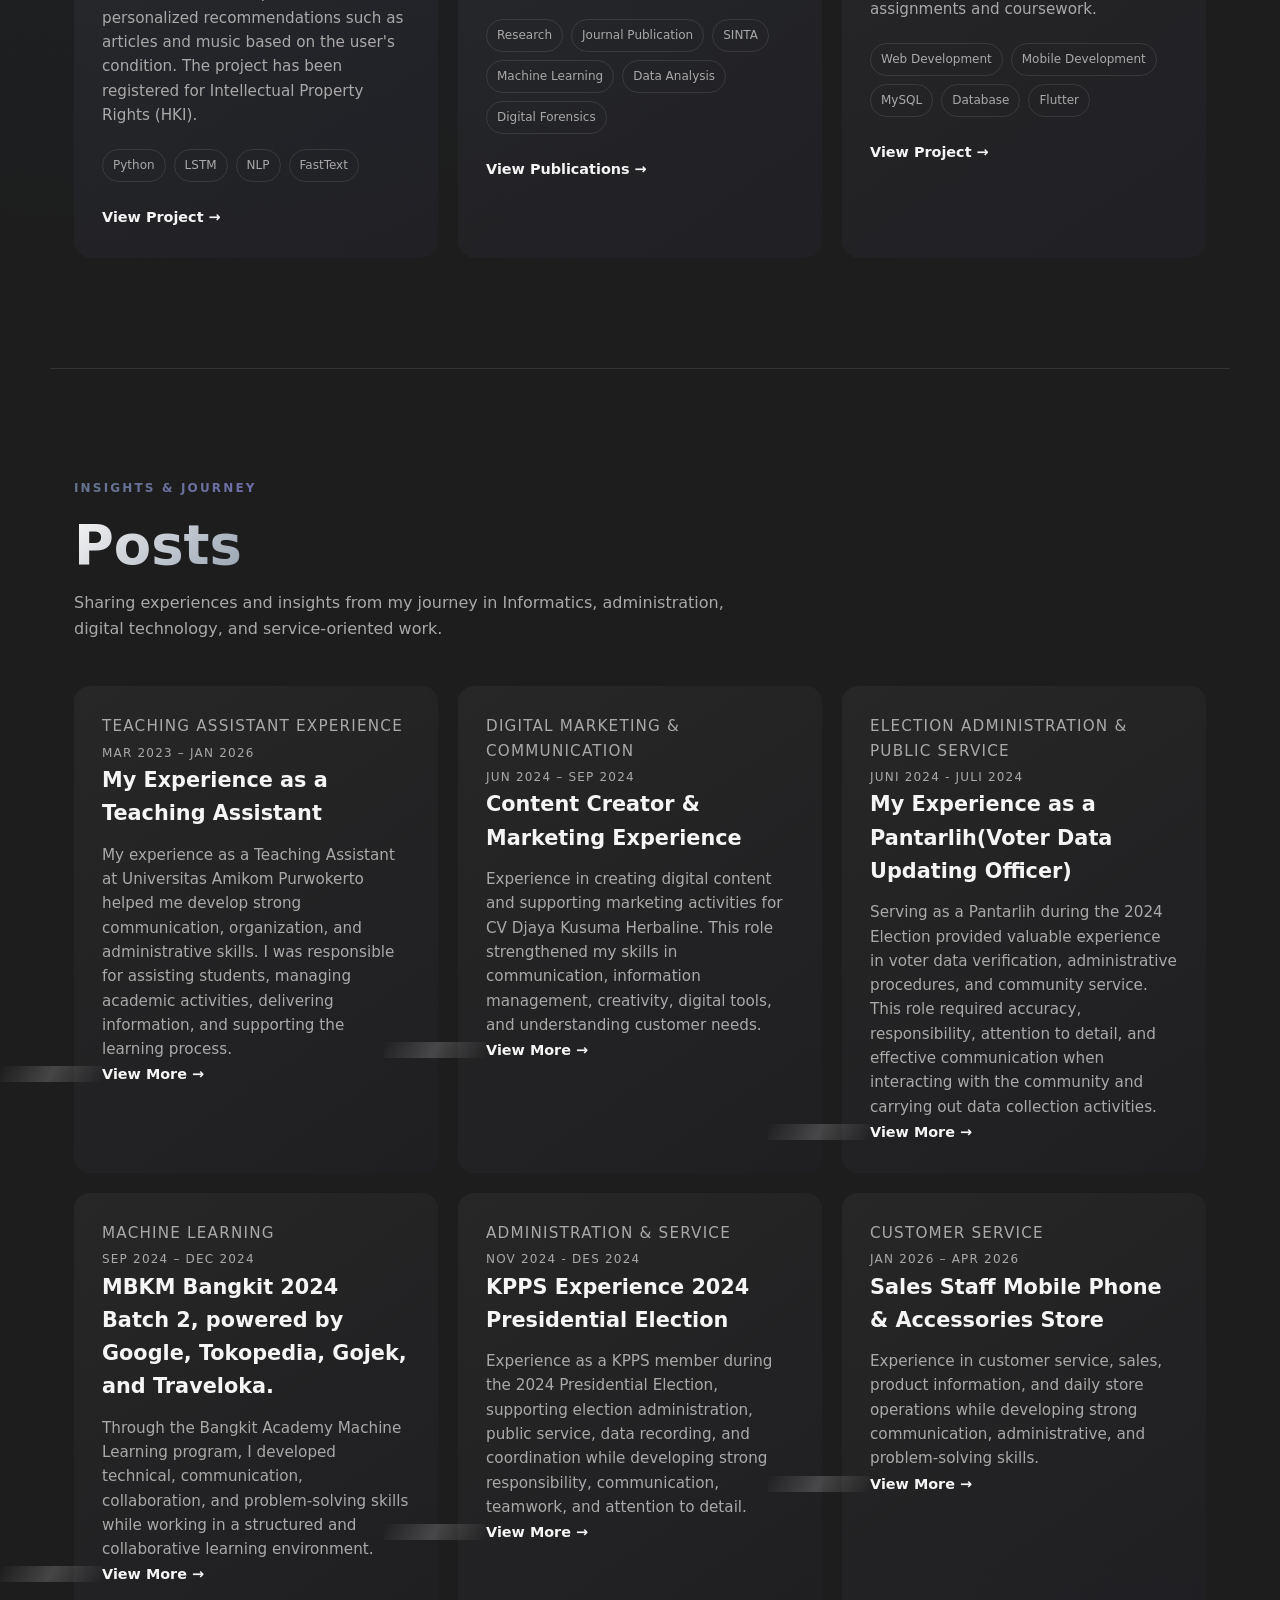
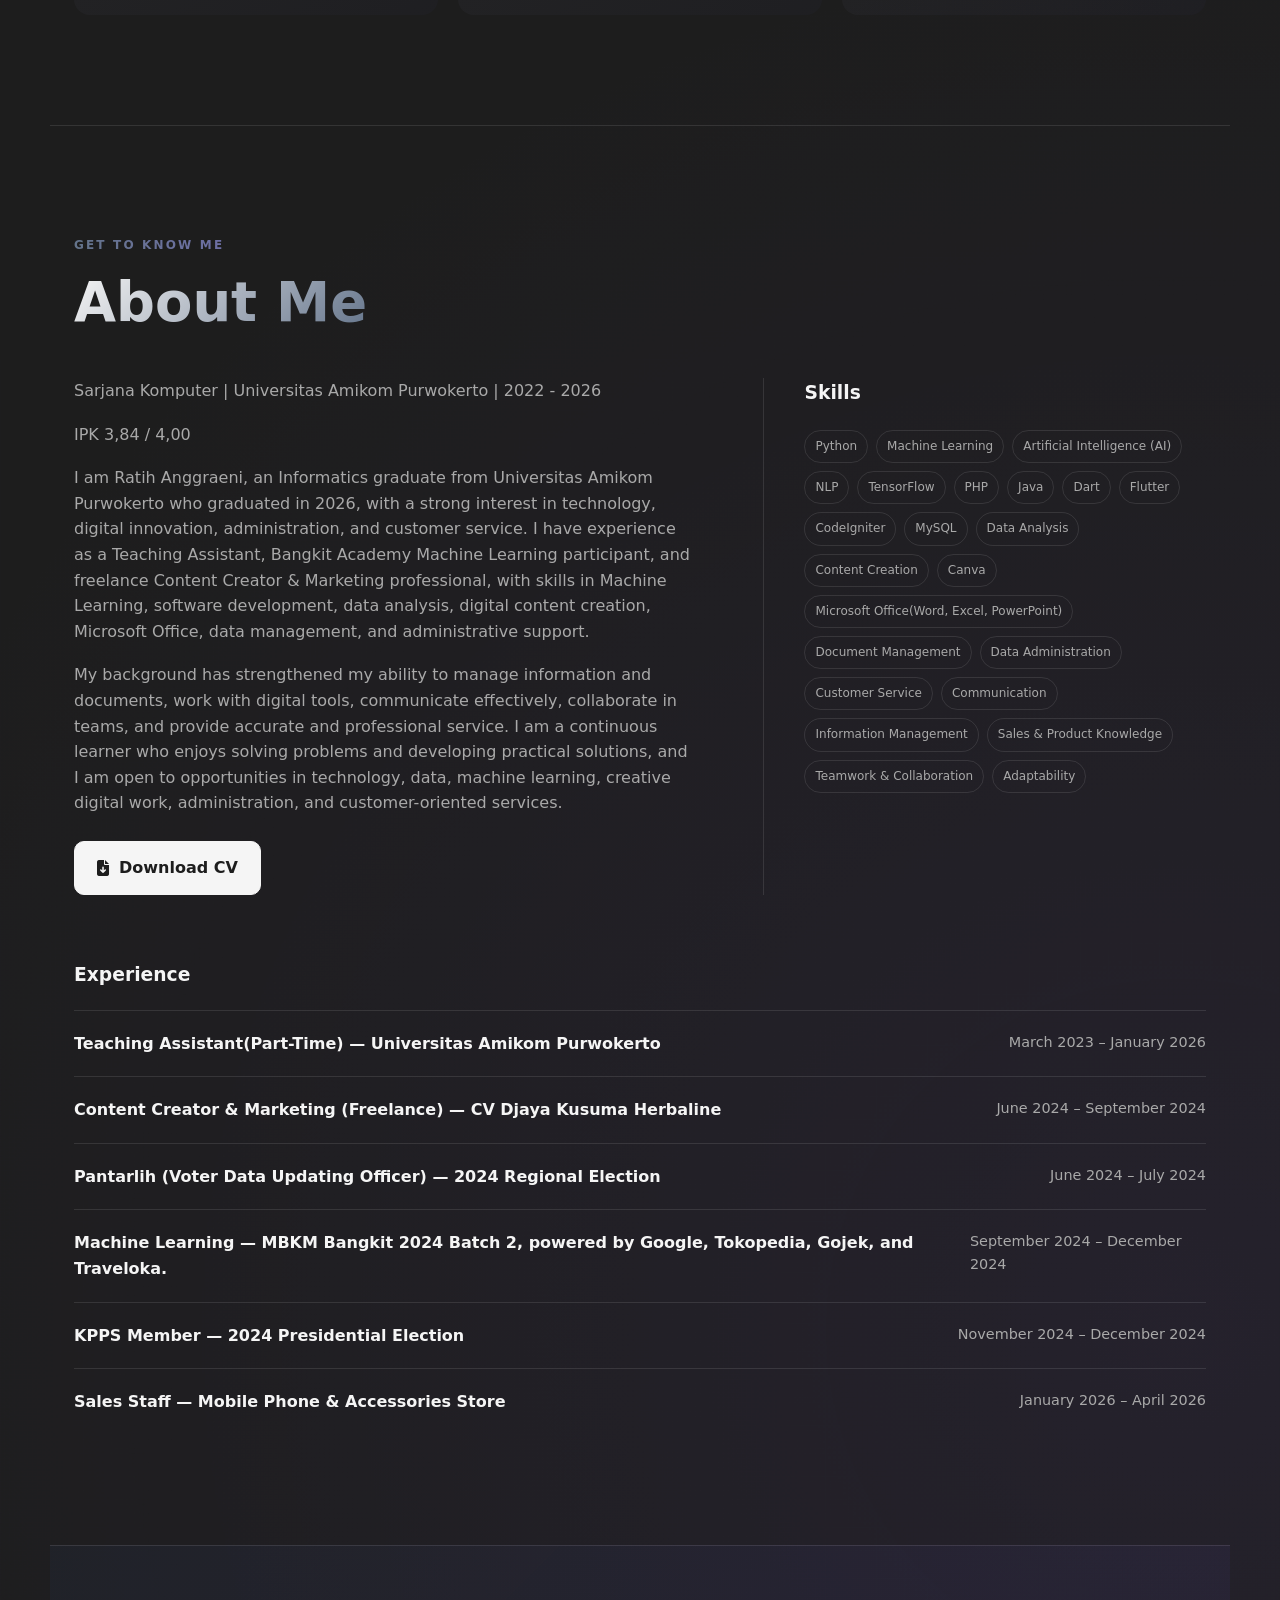
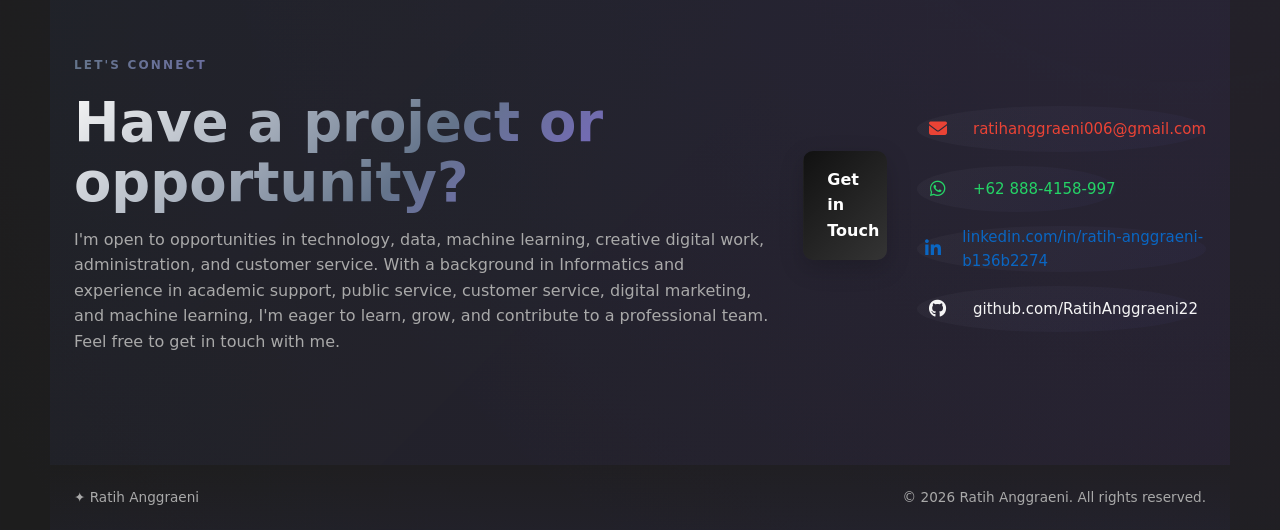
==== commit 797409de: "Update fmt.Println message from 'Hello' to 'Goodbye'" ====
--- a/index.html
+++ b/index.html
@@ -20,43 +20,54 @@
 
 <body>
 
-    <!-- ================= NAVBAR ================= -->
-
-    <header class="navbar">
-
-        <a href="#home" class="logo">
+<!-- =========================
+     NAVBAR
+========================= -->
+
+<header class="site-header">
+
+    <nav class="navbar">
+
+        <!-- LOGO -->
+        <a href="index.html" class="logo">
             ✦ Ratih Anggraeni
         </a>
 
-        <nav id="navMenu">
-
-            <a href="#home" class="active">
+
+        <!-- NAVIGATION MENU -->
+        <div class="nav-menu">
+
+            <a href="index.html" class="nav-link">
                 Home
             </a>
 
-            <a href="#projects">
+            <a href="index.html#projects" class="nav-link">
                 Projects
             </a>
 
-            <a href="#posts">
+            <a href="index.html#posts" class="nav-link">
                 Posts
             </a>
 
-            <a href="#about">
+            <a href="index.html#about" class="nav-link">
                 About
             </a>
 
-            <button id="themeToggle" class="theme-toggle">
+            <!-- MODE BUTTON -->
+            <button
+                type="button"
+                class="theme-toggle"
+                onclick="document.body.classList.toggle('light-mode')">
+
                 ☾ Night mode
+
             </button>
 
-        </nav>
-
-        <button class="menu-toggle" id="menuToggle">
-            ☰
-        </button>
-
-    </header>
+        </div>
+
+    </nav>
+
+</header>
 
 
     <!-- ================= MAIN ================= -->
@@ -883,4 +894,4 @@
 
 </body>
 
-</html>+</html>
--- a/css/style.css
+++ b/css/style.css
@@ -2312,4 +2312,398 @@
 
         transform: translateY(-4px);
 
-    }}+    }}
+
+/* =====================================================
+   NAVBAR RESPONSIVE
+===================================================== */
+
+
+/* =========================
+   HEADER
+========================= */
+
+.site-header {
+
+    position: relative;
+
+    width: 100%;
+
+    z-index: 9999;
+
+}
+
+
+/* =========================
+   NAVBAR DESKTOP
+========================= */
+
+.navbar {
+
+    width: 100%;
+
+    max-width: 1200px;
+
+    margin: 0 auto;
+
+    padding: 28px 40px;
+
+    display: flex;
+
+    align-items: center;
+
+    justify-content: space-between;
+
+    gap: 30px;
+
+}
+
+
+/* =========================
+   LOGO
+========================= */
+
+.logo {
+
+    position: relative;
+
+    z-index: 10000;
+
+    color: var(--text);
+
+    text-decoration: none;
+
+    font-size: 22px;
+
+    font-weight: 700;
+
+    white-space: nowrap;
+
+}
+
+
+/* =========================
+   MENU
+========================= */
+
+.nav-menu {
+
+    display: flex;
+
+    align-items: center;
+
+    justify-content: flex-end;
+
+    gap: 32px;
+
+}
+
+
+/* =========================
+   LINK
+========================= */
+
+.nav-link {
+
+    position: relative;
+
+    display: inline-block;
+
+    padding: 8px 0;
+
+    color: var(--text);
+
+    text-decoration: none;
+
+    font-size: 16px;
+
+    font-weight: 500;
+
+    transition: color 0.3s ease;
+
+}
+
+
+/* GARIS HOVER */
+
+.nav-link::after {
+
+    content: "";
+
+    position: absolute;
+
+    left: 0;
+
+    bottom: 0;
+
+    width: 0;
+
+    height: 2px;
+
+    background: linear-gradient(
+        90deg,
+        #4f8cff,
+        #a855f7
+    );
+
+    transition: width 0.3s ease;
+
+}
+
+
+.nav-link:hover::after {
+
+    width: 100%;
+
+}
+
+
+.nav-link:hover {
+
+    color: #8b5cf6;
+
+}
+
+
+/* =========================
+   THEME BUTTON
+========================= */
+
+.theme-toggle {
+
+    border: none;
+
+    background: transparent;
+
+    color: var(--text);
+
+    font-family: inherit;
+
+    font-size: 16px;
+
+    font-weight: 600;
+
+    cursor: pointer;
+
+    white-space: nowrap;
+
+    transition: color 0.3s ease;
+
+}
+
+
+.theme-toggle:hover {
+
+    color: #8b5cf6;
+
+}
+
+
+/* =====================================================
+   MOBILE RESPONSIVE
+===================================================== */
+
+@media (max-width: 768px) {
+
+
+    /* =========================
+       HEADER
+    ========================= */
+
+    .site-header {
+
+        position: relative;
+
+        z-index: 9999;
+
+        width: 100%;
+
+    }
+
+
+    /* =========================
+       NAVBAR
+    ========================= */
+
+    .navbar {
+
+        width: 100%;
+
+        padding: 22px 20px;
+
+        display: flex;
+
+        flex-direction: column;
+
+        align-items: stretch;
+
+        gap: 20px;
+
+    }
+
+
+    /* =========================
+       LOGO
+    ========================= */
+
+    .logo {
+
+        display: block;
+
+        text-align: center;
+
+        font-size: 21px;
+
+    }
+
+
+    /* =========================
+       MOBILE MENU
+    ========================= */
+
+    .nav-menu {
+
+        position: relative;
+
+        z-index: 99999;
+
+        width: 100%;
+
+        display: flex;
+
+        flex-direction: column;
+
+        align-items: stretch;
+
+        gap: 0;
+
+        padding: 10px 20px;
+
+        border: 1px solid var(--border);
+
+        border-radius: 18px;
+
+        background: var(--surface);
+
+        box-shadow:
+            0 15px 35px
+            rgba(0, 0, 0, 0.35);
+
+    }
+
+
+    /* =========================
+       LINK MOBILE
+    ========================= */
+
+    .nav-link {
+
+        display: block;
+
+        width: 100%;
+
+        padding: 15px 0;
+
+        font-size: 17px;
+
+        text-align: left;
+
+        z-index: 100000;
+
+        pointer-events: auto;
+
+    }
+
+
+    /* HILANGKAN GARIS DESKTOP */
+
+    .nav-link::after {
+
+        display: none;
+
+    }
+
+
+    /* =========================
+       THEME MOBILE
+    ========================= */
+
+    .theme-toggle {
+
+        width: 100%;
+
+        padding: 15px 0;
+
+        text-align: left;
+
+        font-size: 17px;
+
+        z-index: 100000;
+
+        pointer-events: auto;
+
+    }
+
+
+    /* =========================
+       HERO DI BAWAH NAVBAR
+    ========================= */
+
+    .hero,
+
+    .hero-section,
+
+    .hero-content,
+
+    .hero-image,
+
+    .profile-image {
+
+        position: relative;
+
+        z-index: 1;
+
+    }
+
+}
+
+
+/* =====================================================
+   SMALL PHONE
+===================================================== */
+
+@media (max-width: 480px) {
+
+
+    .navbar {
+
+        padding: 18px 16px;
+
+    }
+
+
+    .logo {
+
+        font-size: 19px;
+
+    }
+
+
+    .nav-menu {
+
+        padding: 8px 16px;
+
+    }
+
+
+    .nav-link,
+
+    .theme-toggle {
+
+        font-size: 16px;
+
+        padding: 13px 0;
+
+    }
+
+}
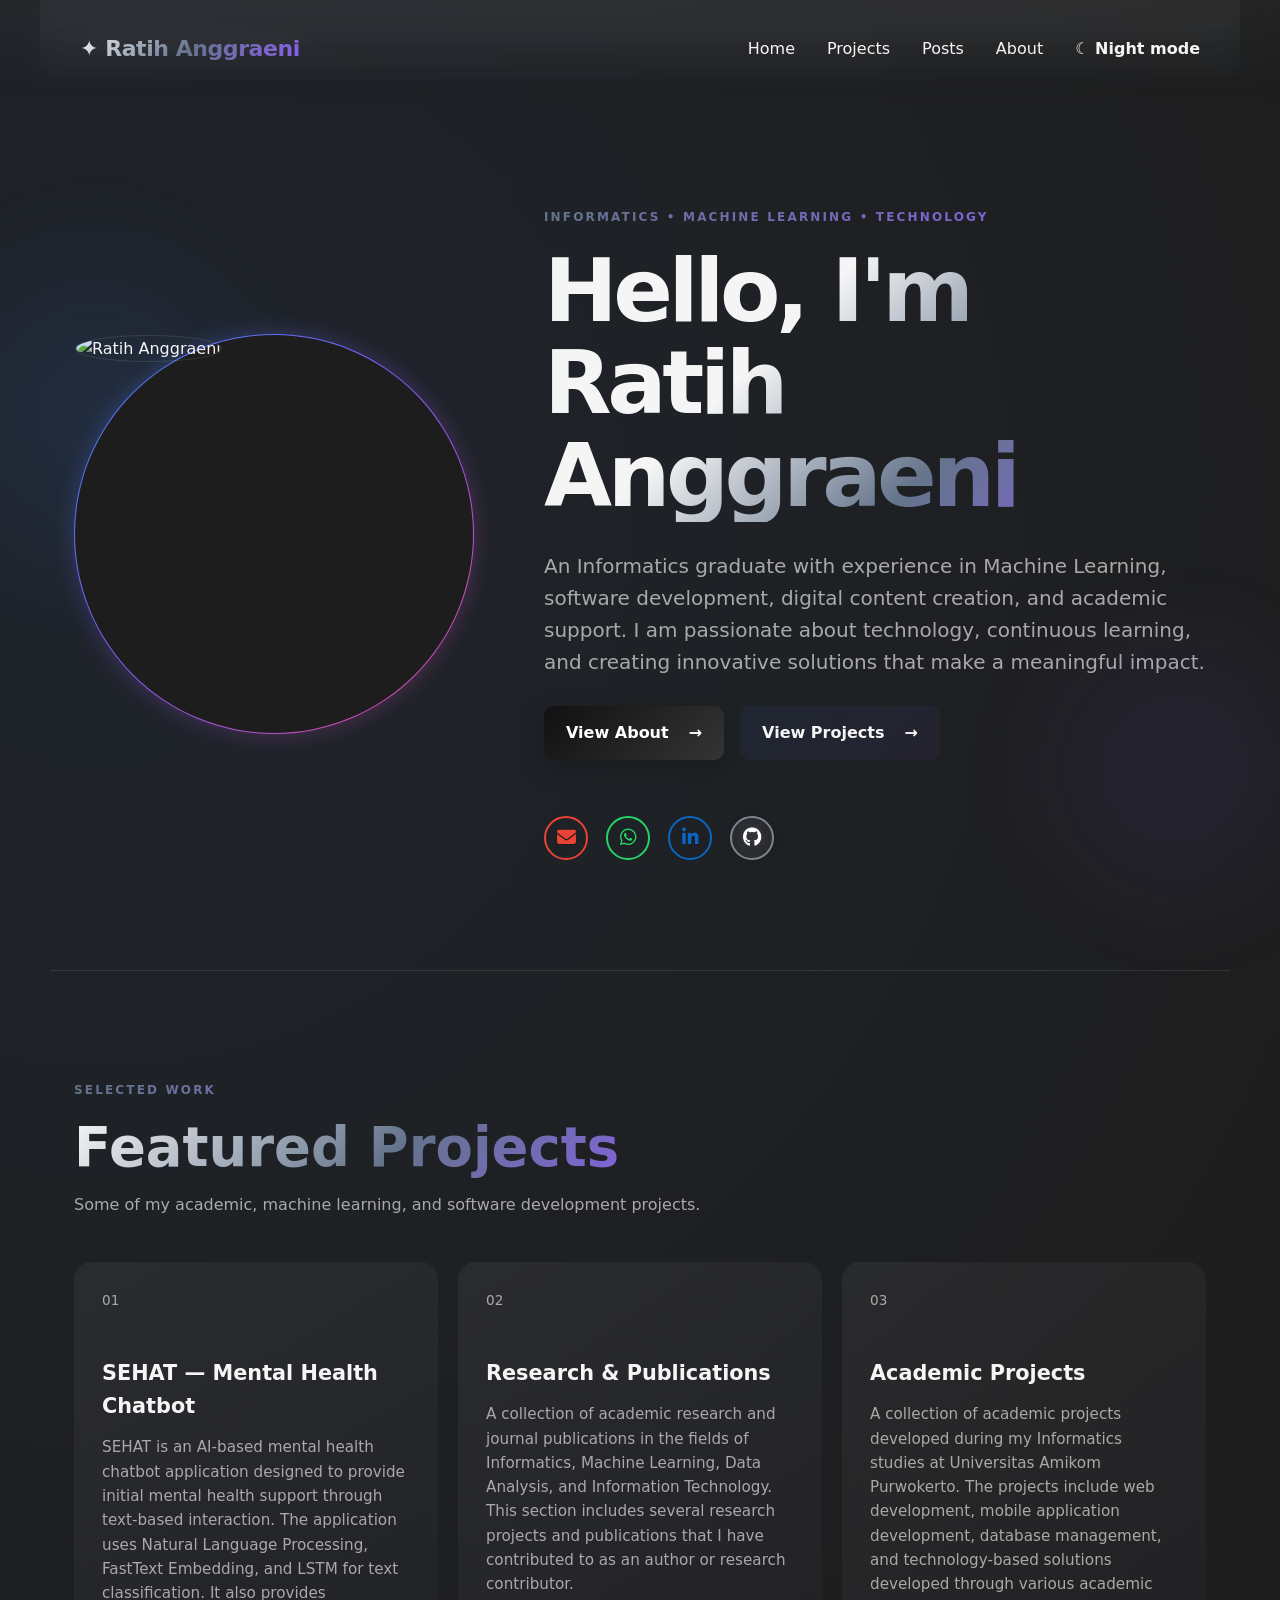
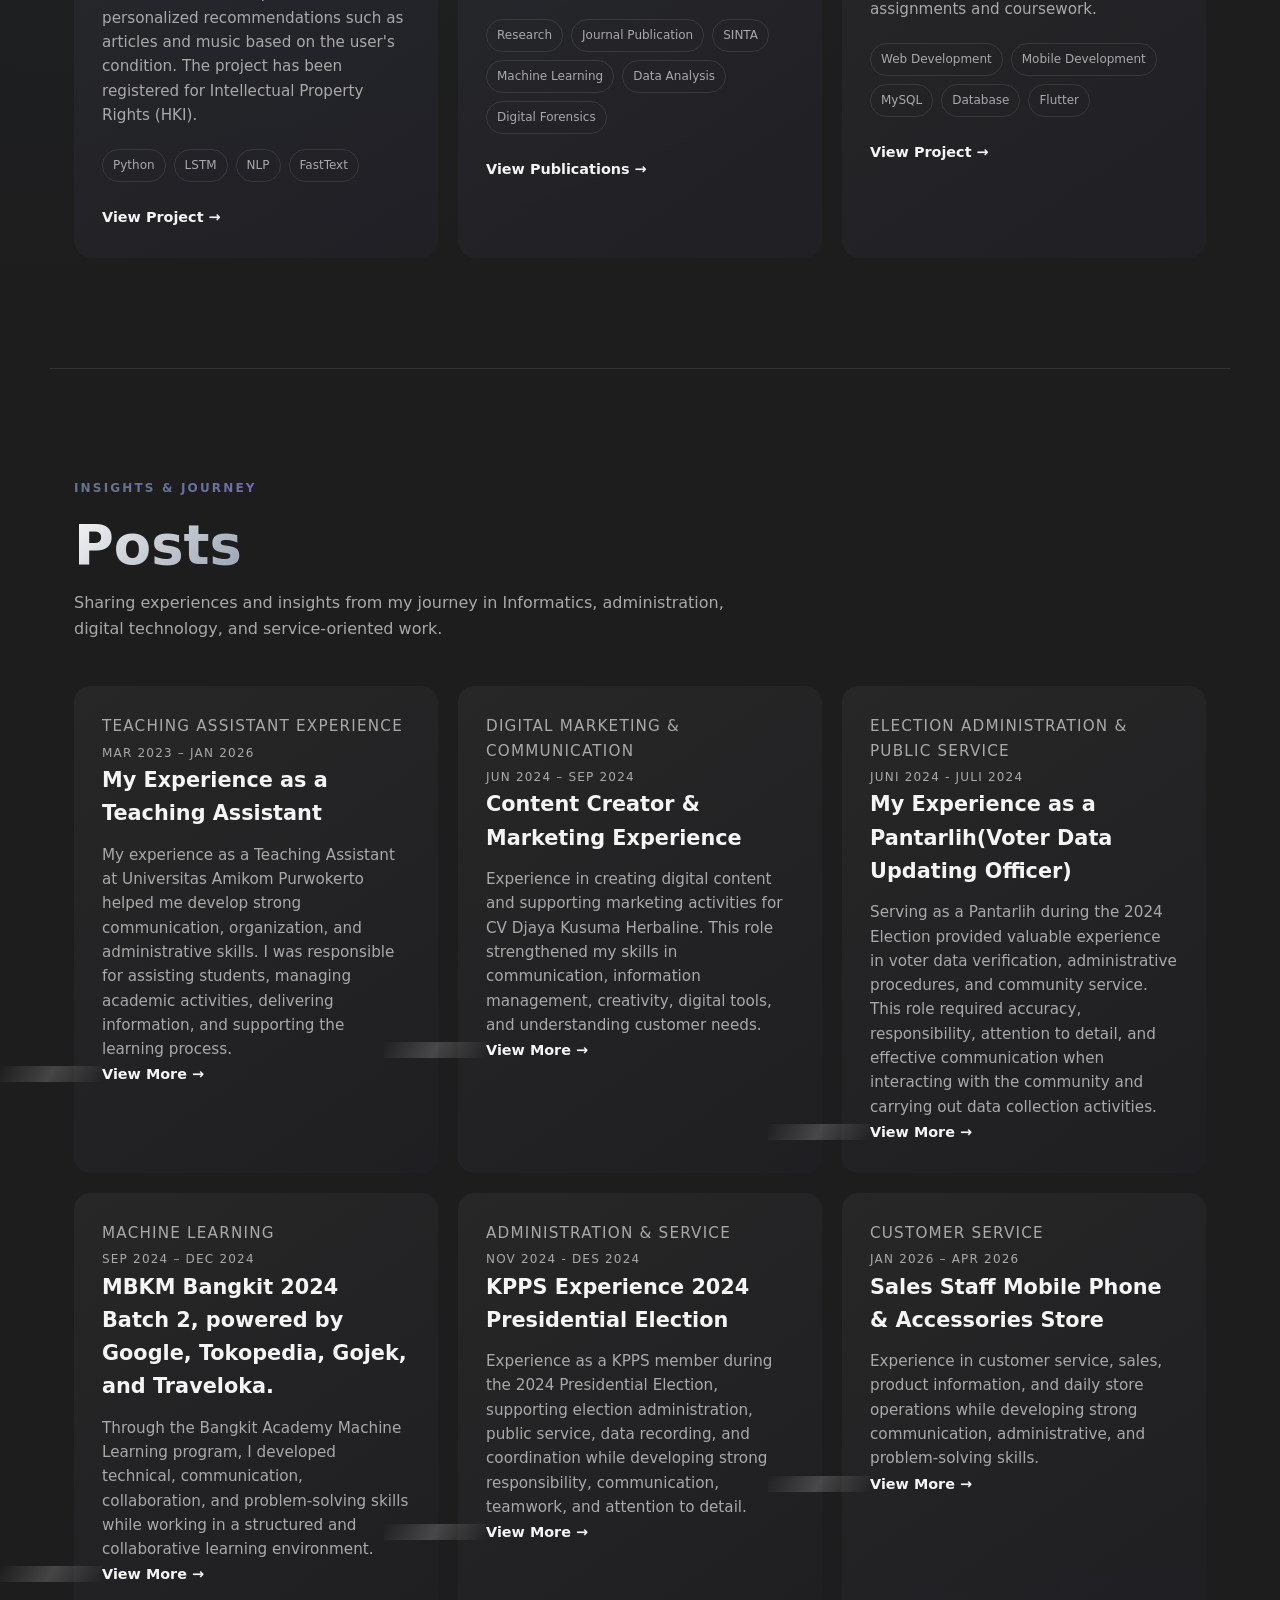
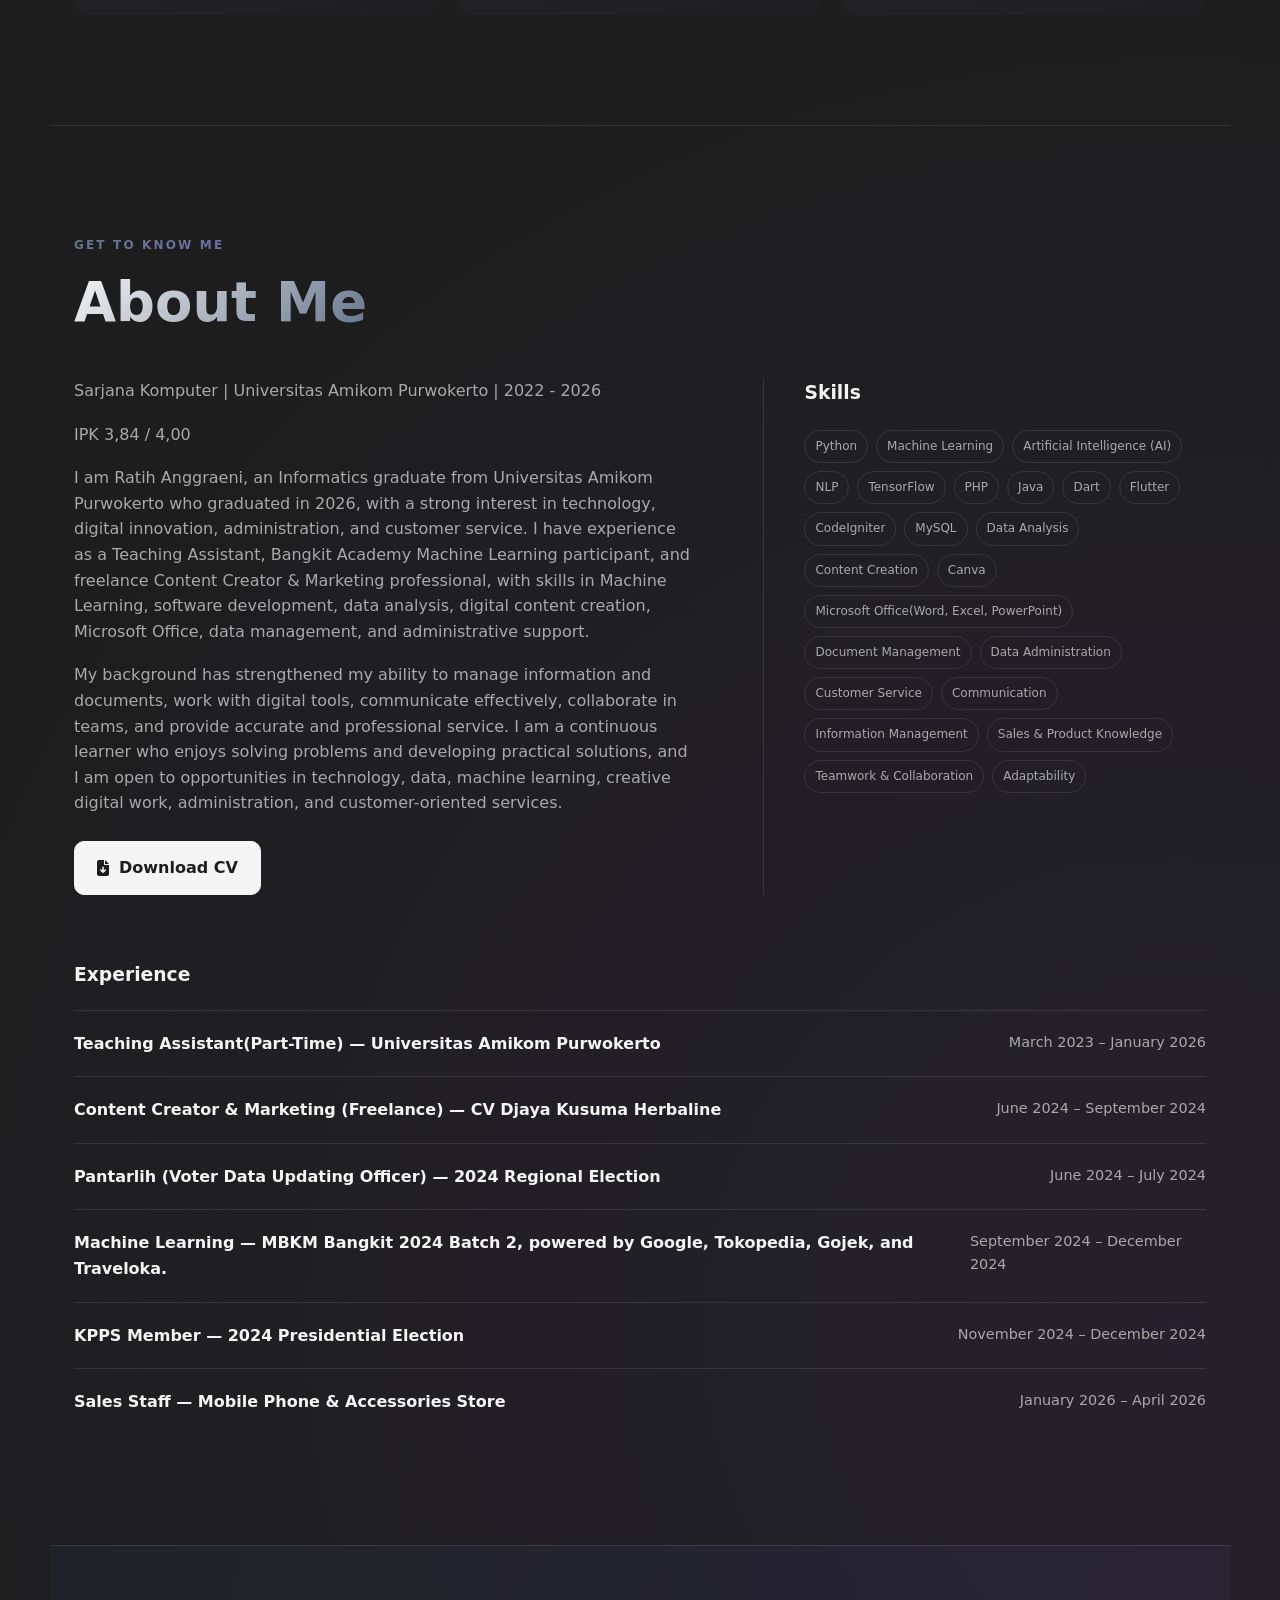
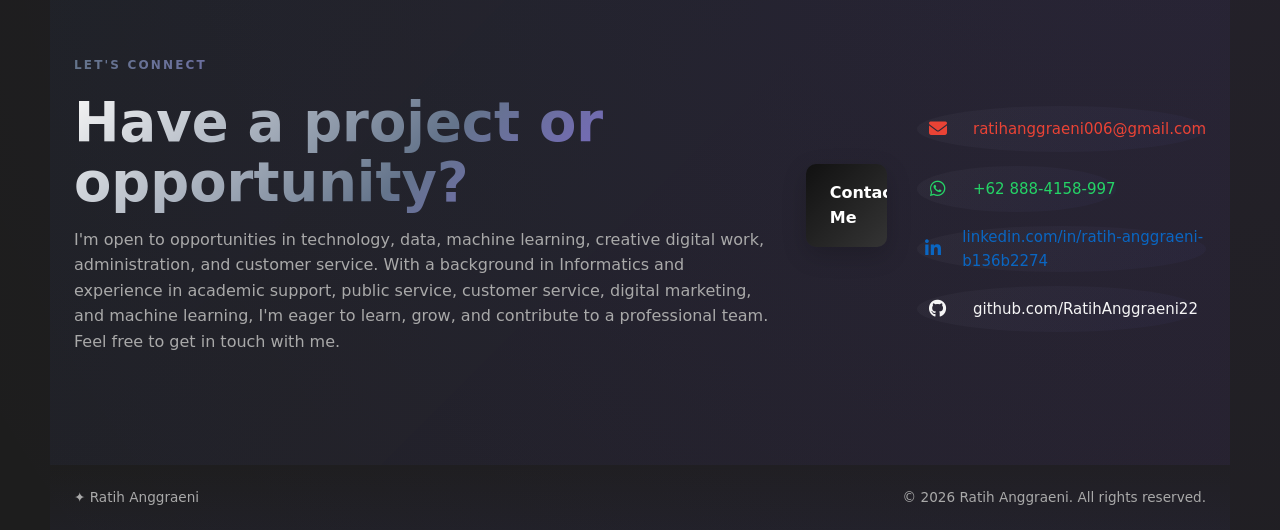
==== commit 157f7752: "Update fmt.Println message from 'Hello' to 'Goodbye'" ====
--- a/index.html
+++ b/index.html
@@ -55,14 +55,13 @@
 
             <!-- MODE BUTTON -->
             <button
-                type="button"
-                class="theme-toggle"
-                onclick="document.body.classList.toggle('light-mode')">
-
-                ☾ Night mode
-
-            </button>
-
+    type="button"
+    class="theme-toggle"
+    id="themeToggle">
+
+    ☾ Night mode
+
+</button>
         </div>
 
     </nav>
@@ -799,9 +798,8 @@
             </div>
 
 <!-- Contact Button -->
-<a href="mailto:ratihanggraeni006@gmail.com"
-   class="contact-button">
-    Get in Touch <span>→</span>
+<a href="#contact" class="contact-button">
+    Contact Me <span>→</span>
 </a>
 
 
@@ -891,7 +889,35 @@
 
 
     <script src="js/script.js"></script>
-
+<script>
+
+        const themeToggle =
+            document.getElementById("themeToggle");
+
+
+        themeToggle.addEventListener("click", function () {
+
+            document.body.classList.toggle("light-mode");
+
+
+            if (
+                document.body.classList.contains("light-mode")
+            ) {
+
+                themeToggle.textContent =
+                    "☀️ Light mode";
+
+            } else {
+
+                themeToggle.textContent =
+                    "☾ Night mode";
+
+            }
+
+        });
+
+    </script>
+    
 </body>
 
 </html>
--- a/css/style.css
+++ b/css/style.css
@@ -2707,3 +2707,510 @@
     }
 
 }
+
+/* =====================================================
+   FINAL RESPONSIVE CSS
+   MOBILE - TABLET - DESKTOP
+===================================================== */
+
+
+/* =====================================================
+   1. GLOBAL FIX
+===================================================== */
+
+html {
+    width: 100%;
+    max-width: 100%;
+    overflow-x: hidden;
+    scroll-behavior: smooth;
+}
+
+body {
+    width: 100%;
+    max-width: 100%;
+    min-width: 0;
+    overflow-x: hidden;
+}
+
+
+/* Semua elemen menggunakan ukuran layar dengan benar */
+*,
+*::before,
+*::after {
+    box-sizing: border-box;
+}
+
+
+/* Gambar tidak boleh melewati layar */
+img,
+video,
+iframe {
+    max-width: 100%;
+    height: auto;
+}
+
+
+/* Teks panjang tidak membuat layar melebar */
+h1,
+h2,
+h3,
+h4,
+h5,
+h6,
+p,
+a,
+span {
+    overflow-wrap: break-word;
+    word-wrap: break-word;
+}
+
+
+/* =====================================================
+   2. DESKTOP BESAR
+===================================================== */
+
+@media (min-width: 1200px) {
+
+    .navbar,
+    .container,
+    .wrapper,
+    main {
+        width: 100%;
+        max-width: 1200px;
+        margin-left: auto;
+        margin-right: auto;
+    }
+
+}
+
+
+/* =====================================================
+   3. TABLET
+===================================================== */
+
+@media (max-width: 1024px) {
+
+    .navbar {
+        padding-left: 30px;
+        padding-right: 30px;
+    }
+
+    .container,
+    .wrapper,
+    main {
+        width: 100%;
+        max-width: 100%;
+        padding-left: 30px;
+        padding-right: 30px;
+    }
+
+}
+
+
+/* =====================================================
+   4. MOBILE
+===================================================== */
+
+@media (max-width: 768px) {
+
+    /* =========================
+       GLOBAL
+    ========================= */
+
+    html,
+    body {
+        width: 100%;
+        max-width: 100%;
+        overflow-x: hidden;
+    }
+
+
+    /* =========================
+       NAVBAR
+    ========================= */
+
+    .site-header,
+    header {
+        width: 100%;
+        max-width: 100%;
+    }
+
+
+    .navbar {
+        width: 100%;
+        max-width: 100%;
+
+        padding: 20px 16px;
+
+        display: flex;
+        flex-direction: column;
+
+        align-items: stretch;
+
+        gap: 20px;
+    }
+
+
+    .logo {
+        width: 100%;
+        text-align: center;
+
+        font-size: clamp(18px, 5vw, 22px);
+    }
+
+
+    .nav-menu {
+        width: 100%;
+        max-width: 100%;
+
+        display: flex;
+        flex-direction: column;
+
+        align-items: stretch;
+
+        gap: 0;
+
+        padding: 8px 18px;
+
+        border-radius: 16px;
+    }
+
+
+    .nav-link,
+    .theme-toggle {
+        width: 100%;
+        max-width: 100%;
+
+        padding: 14px 0;
+
+        font-size: 16px;
+
+        text-align: left;
+    }
+
+
+    /* =========================
+       MAIN
+    ========================= */
+
+    main {
+        width: 100%;
+        max-width: 100%;
+
+        margin: 0;
+        padding: 0;
+    }
+
+
+    /* =========================
+       SECTION
+    ========================= */
+
+    section {
+        width: 100%;
+        max-width: 100%;
+
+        margin-left: 0;
+        margin-right: 0;
+
+        padding-left: 20px;
+        padding-right: 20px;
+    }
+
+
+    /* =========================
+       HERO
+    ========================= */
+
+    .hero,
+    .hero-section {
+        width: 100%;
+        max-width: 100%;
+
+        min-height: auto;
+
+        padding: 60px 20px 50px;
+
+        display: flex;
+        flex-direction: column;
+
+        gap: 40px;
+    }
+
+
+    .hero-content {
+        width: 100%;
+        max-width: 100%;
+    }
+
+
+    .hero h1 {
+        width: 100%;
+        max-width: 100%;
+
+        font-size: clamp(34px, 10vw, 56px);
+
+        line-height: 1.08;
+    }
+
+
+    .hero p {
+        width: 100%;
+        max-width: 100%;
+
+        font-size: 15px;
+        line-height: 1.7;
+    }
+
+
+    /* =========================
+       FOTO PROFIL
+    ========================= */
+
+    .hero-image,
+    .profile-image,
+    .profile-wrapper {
+
+        width: min(75vw, 300px);
+        max-width: 300px;
+
+        height: auto;
+
+        margin-left: auto;
+        margin-right: auto;
+    }
+
+
+    /* =========================
+       BUTTON
+    ========================= */
+
+    .hero-buttons {
+        width: 100%;
+        max-width: 100%;
+
+        display: flex;
+        flex-wrap: wrap;
+
+        gap: 12px;
+    }
+
+
+    .hero-buttons a,
+    .contact-button {
+        max-width: 100%;
+
+        white-space: normal;
+    }
+
+
+    /* =========================
+       ALL GRID
+    ========================= */
+
+    .projects-grid,
+    .project-grid,
+    .posts-grid,
+    .post-grid,
+    .experience-grid,
+    .gallery-grid,
+    .certificate-grid,
+    .skills-grid {
+
+        width: 100%;
+        max-width: 100%;
+
+        display: grid;
+
+        grid-template-columns: 1fr !important;
+
+        gap: 20px;
+    }
+
+
+    /* =========================
+       CARD
+    ========================= */
+
+    .project-card,
+    .post-card,
+    .experience-card,
+    .gallery-item,
+    .skill-card,
+    article {
+
+        width: 100%;
+        max-width: 100%;
+
+        min-width: 0;
+    }
+
+
+    /* =========================
+       ABOUT
+    ========================= */
+
+    .about-content,
+    .about-grid {
+
+        width: 100%;
+        max-width: 100%;
+
+        display: flex;
+        flex-direction: column;
+
+        gap: 25px;
+    }
+
+
+    .about p,
+    .about-section p {
+
+        width: 100%;
+        max-width: 100%;
+
+        font-size: 15px;
+        line-height: 1.8;
+
+        text-align: justify;
+    }
+
+
+    /* =========================
+       CONTACT
+    ========================= */
+
+    .contact-section {
+
+        width: 100%;
+        max-width: 100%;
+
+        padding: 60px 20px;
+    }
+
+
+    .contact-social-links {
+
+        width: 100%;
+        max-width: 100%;
+
+        display: flex;
+        flex-wrap: wrap;
+
+        gap: 12px;
+    }
+
+
+    /* =========================
+       FOOTER
+    ========================= */
+
+    footer {
+
+        width: 100%;
+        max-width: 100%;
+
+        padding: 30px 20px;
+
+        text-align: center;
+    }
+
+}
+
+
+/* =====================================================
+   5. HP KECIL
+===================================================== */
+
+@media (max-width: 480px) {
+
+    .navbar {
+        padding: 16px 14px;
+    }
+
+
+    section {
+        padding-left: 16px;
+        padding-right: 16px;
+    }
+
+
+    .hero,
+    .hero-section {
+        padding: 45px 16px;
+    }
+
+
+    .hero h1 {
+        font-size: clamp(30px, 11vw, 44px);
+    }
+
+
+    .hero p {
+        font-size: 14px;
+    }
+
+
+    .hero-buttons {
+        flex-direction: column;
+        align-items: stretch;
+    }
+
+
+    .hero-buttons a,
+    .contact-button {
+        width: 100%;
+        text-align: center;
+    }
+
+
+    .hero-image,
+    .profile-image {
+        width: 70vw;
+        max-width: 240px;
+    }
+
+
+    .contact-social-links {
+        gap: 8px;
+    }
+
+}
+
+
+/* =====================================================
+   6. HP SANGAT KECIL
+===================================================== */
+
+@media (max-width: 360px) {
+
+    .navbar {
+        padding-left: 12px;
+        padding-right: 12px;
+    }
+
+
+    section {
+        padding-left: 12px;
+        padding-right: 12px;
+    }
+
+
+    .hero,
+    .hero-section {
+        padding-left: 12px;
+        padding-right: 12px;
+    }
+
+
+    .hero h1 {
+        font-size: 30px;
+    }
+
+
+    .nav-link,
+    .theme-toggle {
+        font-size: 15px;
+    }
+
+}
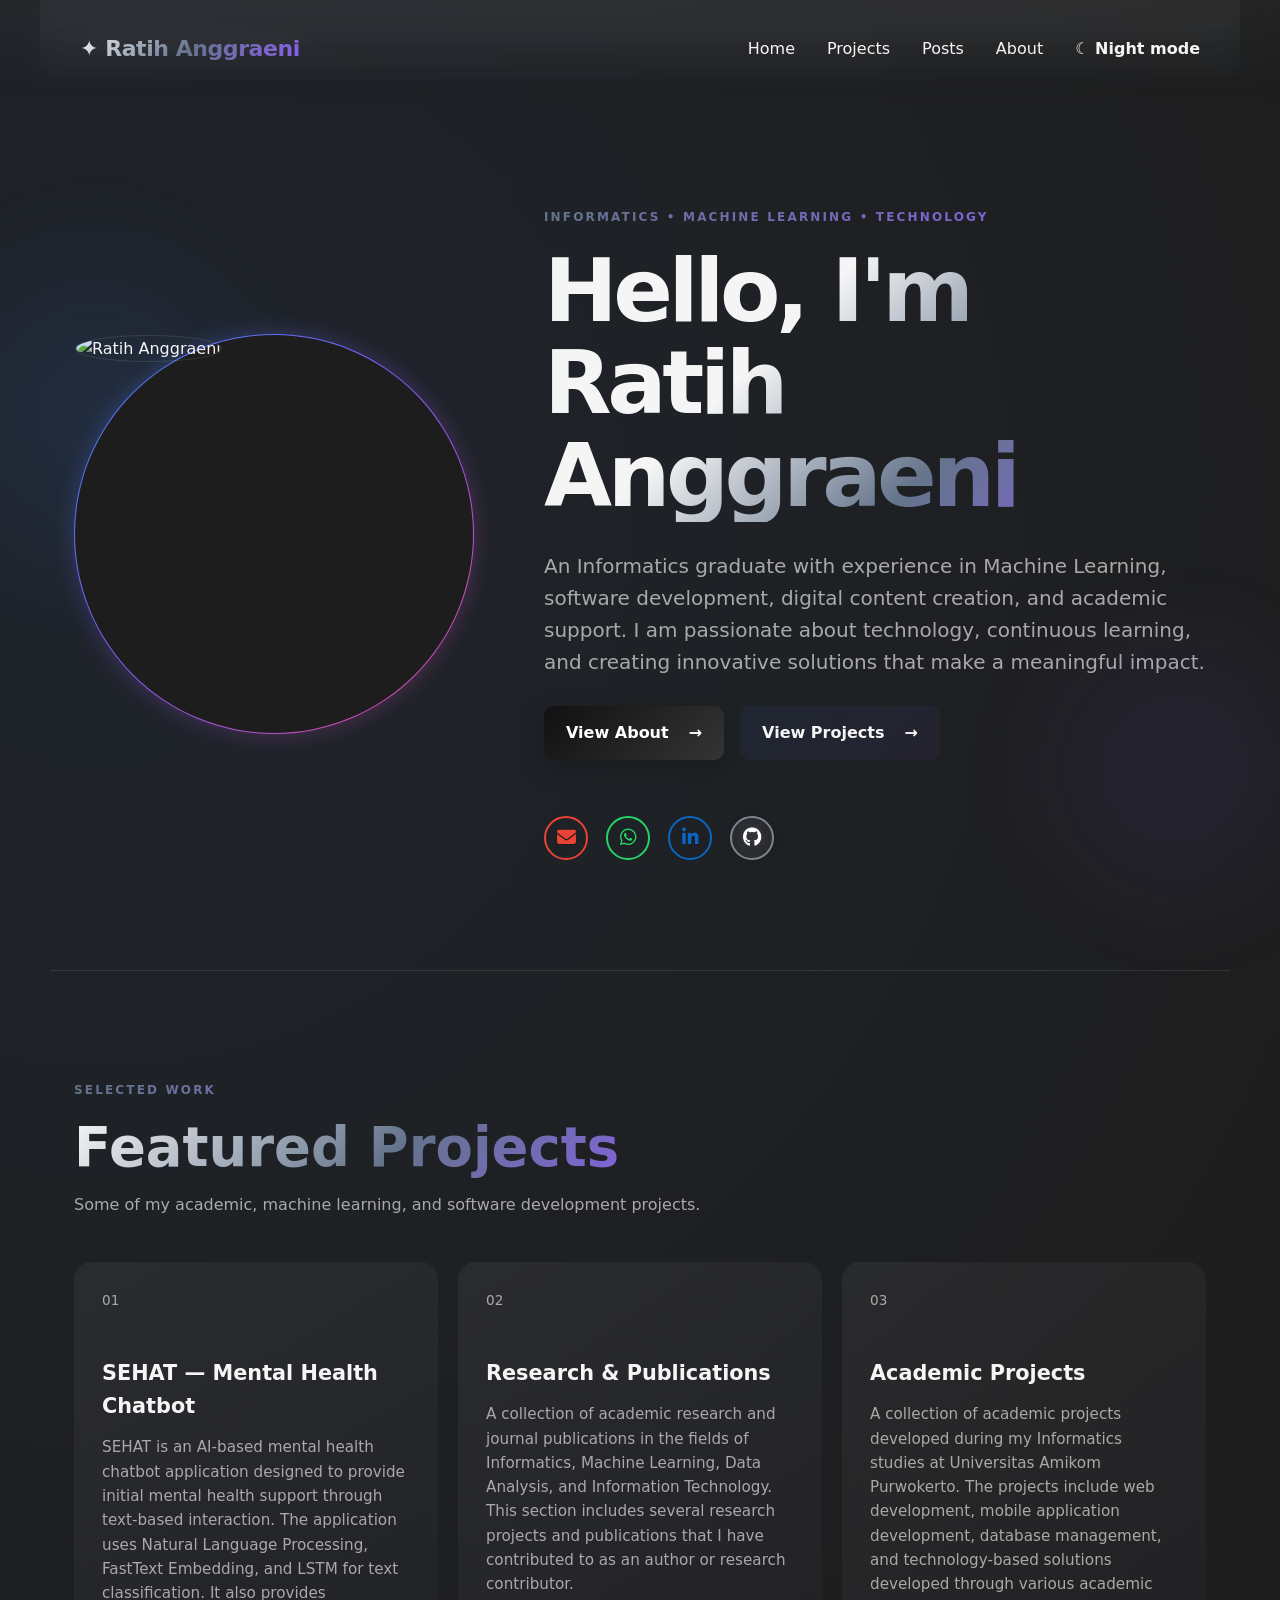
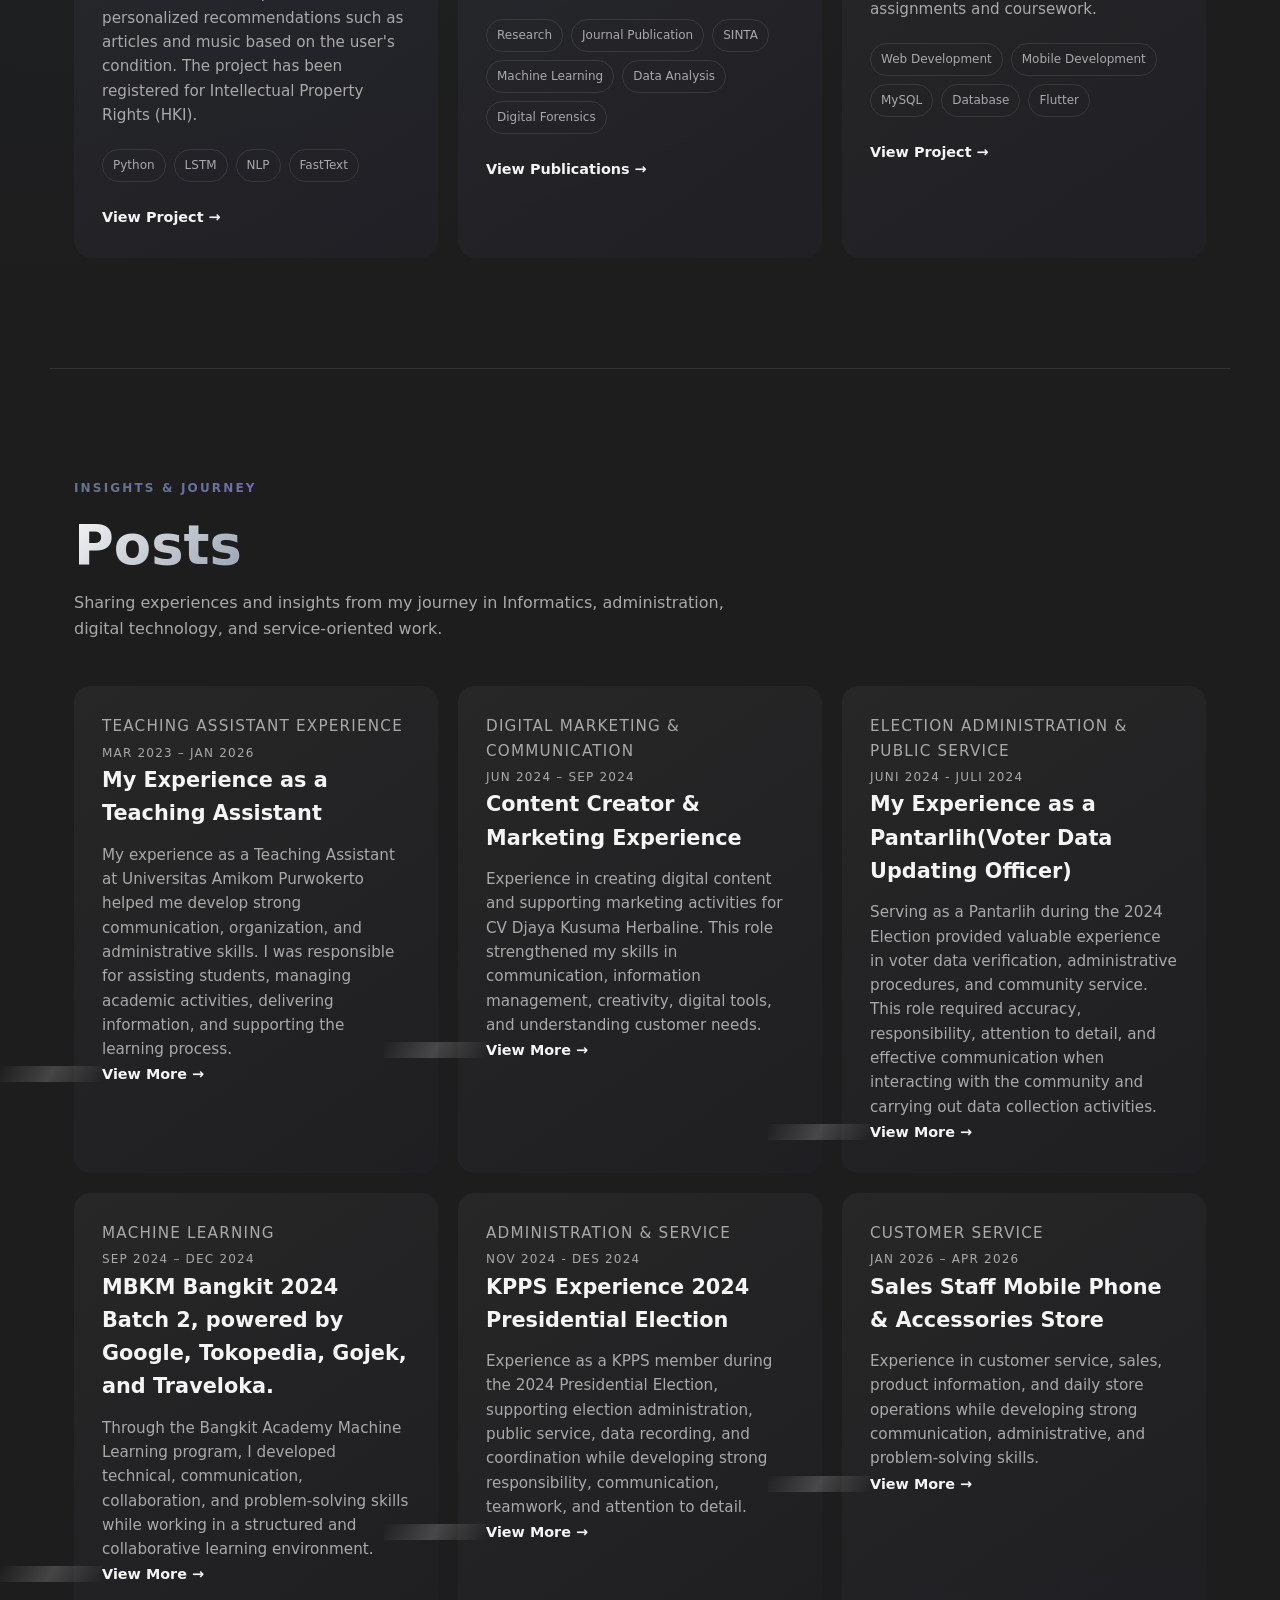
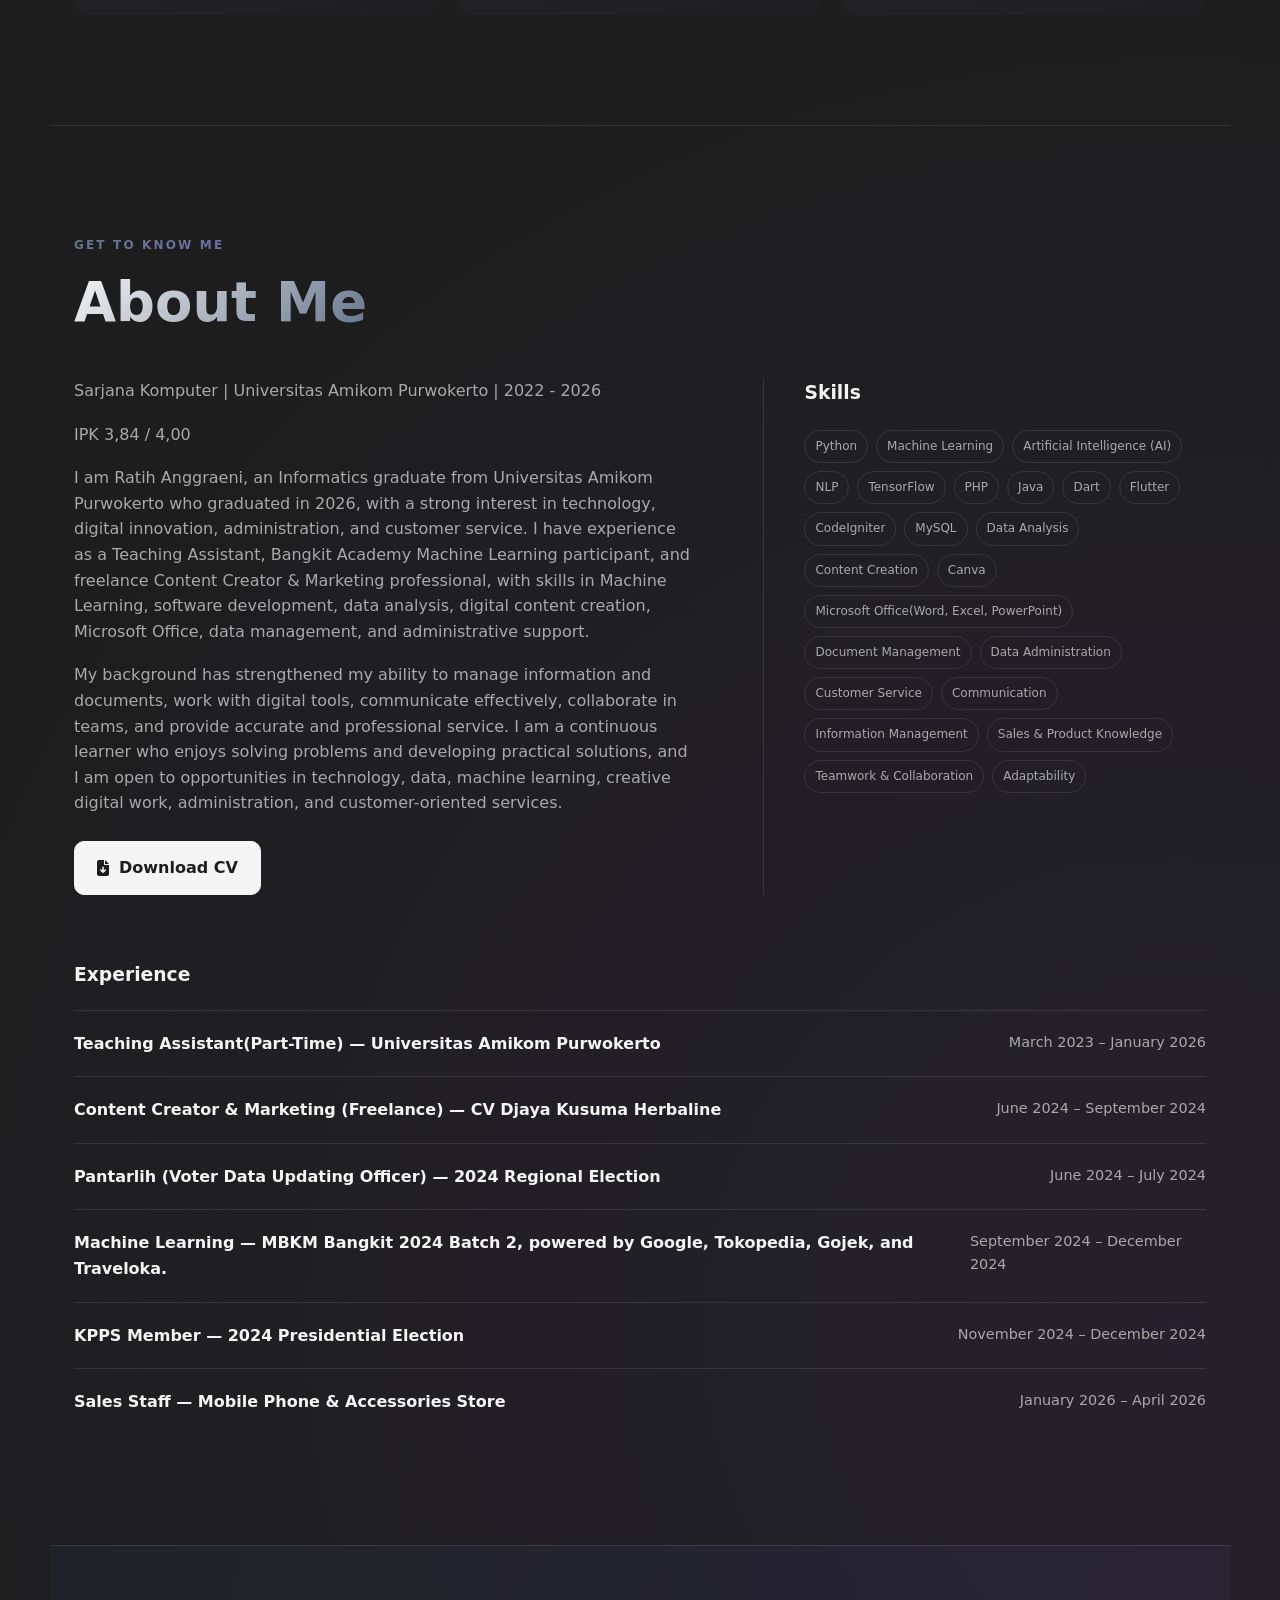
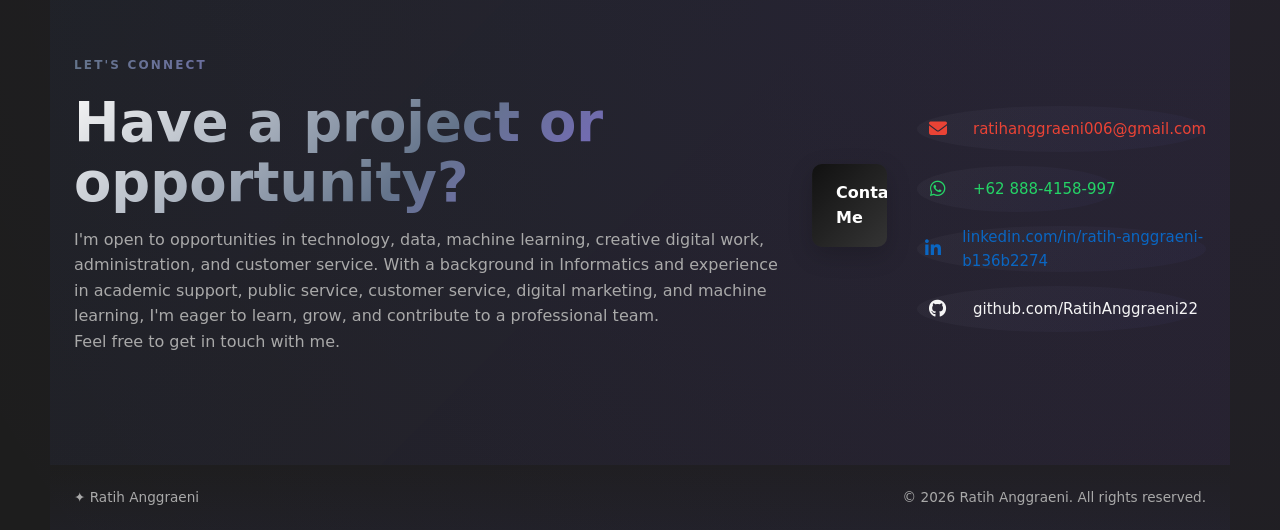
==== commit b28bb2e6: "Update fmt.Println message from 'Hello' to 'Goodbye'" ====
--- a/index.html
+++ b/index.html
@@ -799,7 +799,7 @@
 
 <!-- Contact Button -->
 <a href="#contact" class="contact-button">
-    Contact Me <span>→</span>
+    Contact Me
 </a>
 
 
